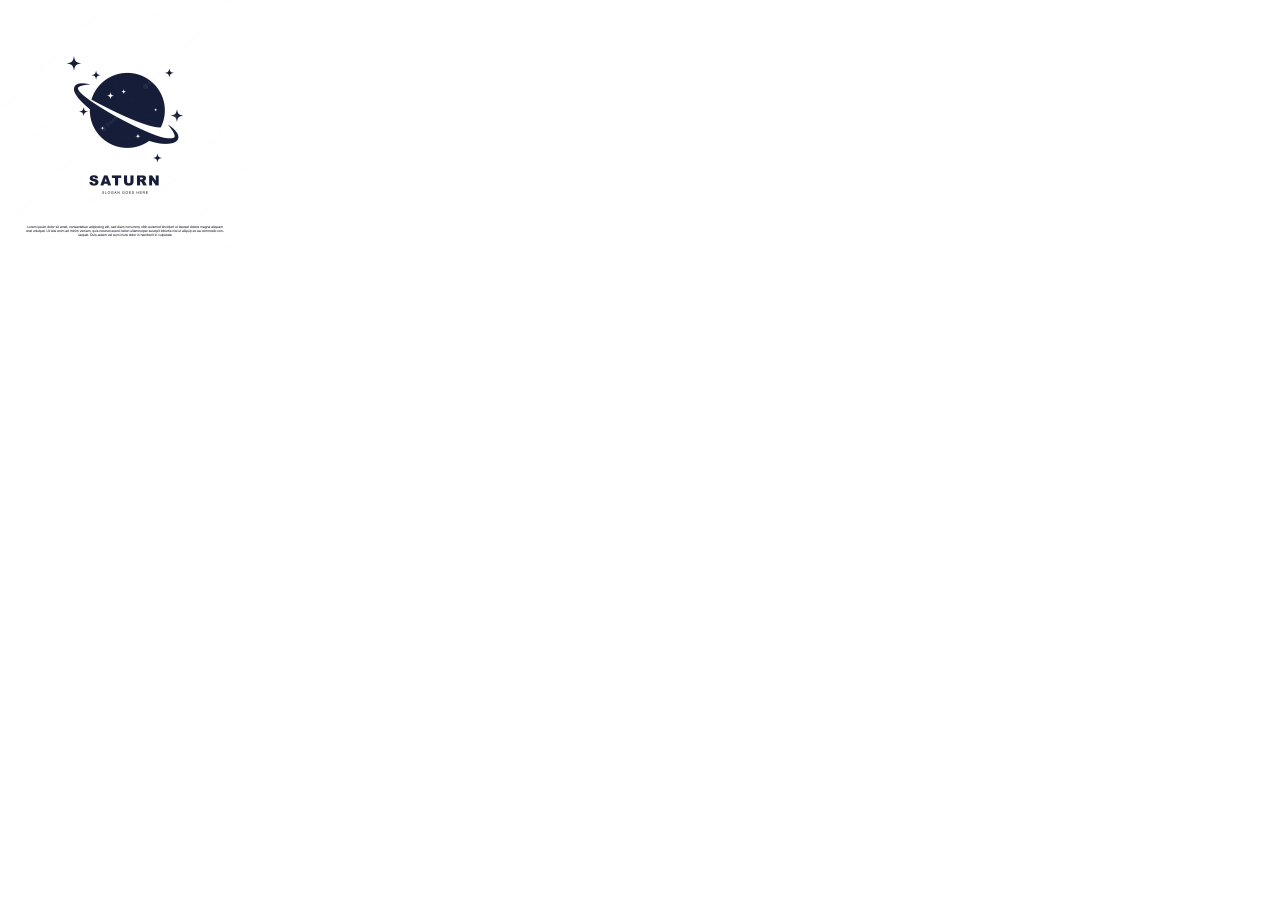
==== index.html @ c31ddf0e "atualizando o REPO" ====
<!DOCTYPE html>
<html lang="pt-br">
<head>
    <meta charset="UTF-8">
    <meta http-equiv="X-UA-Compatible" content="IE=edge">
    <meta name="viewport" content="width=device-width, initial-scale=1.0">
    <link rel="stylesheet" type="text/css" href="./css/style.css">
    
<title>..:: saturno ::.. </title>
</head>
<body> 
    <div id="menu">
<header id="header"> 
<a id="logo" href="index.html"><img src="./img/logo.avif" alt=""></a>
</header>
    </div>
    
</body>
</html>
---- css/style.css ----
/* Aula 01 - 01/04/2023 */

    body, ul {
        margin: 0px;
        padding: 0px;
    }

    #menu {
        height: 150px;
        width: 100%;
    }

    #menu #logo img {
        height: 250px;
    }
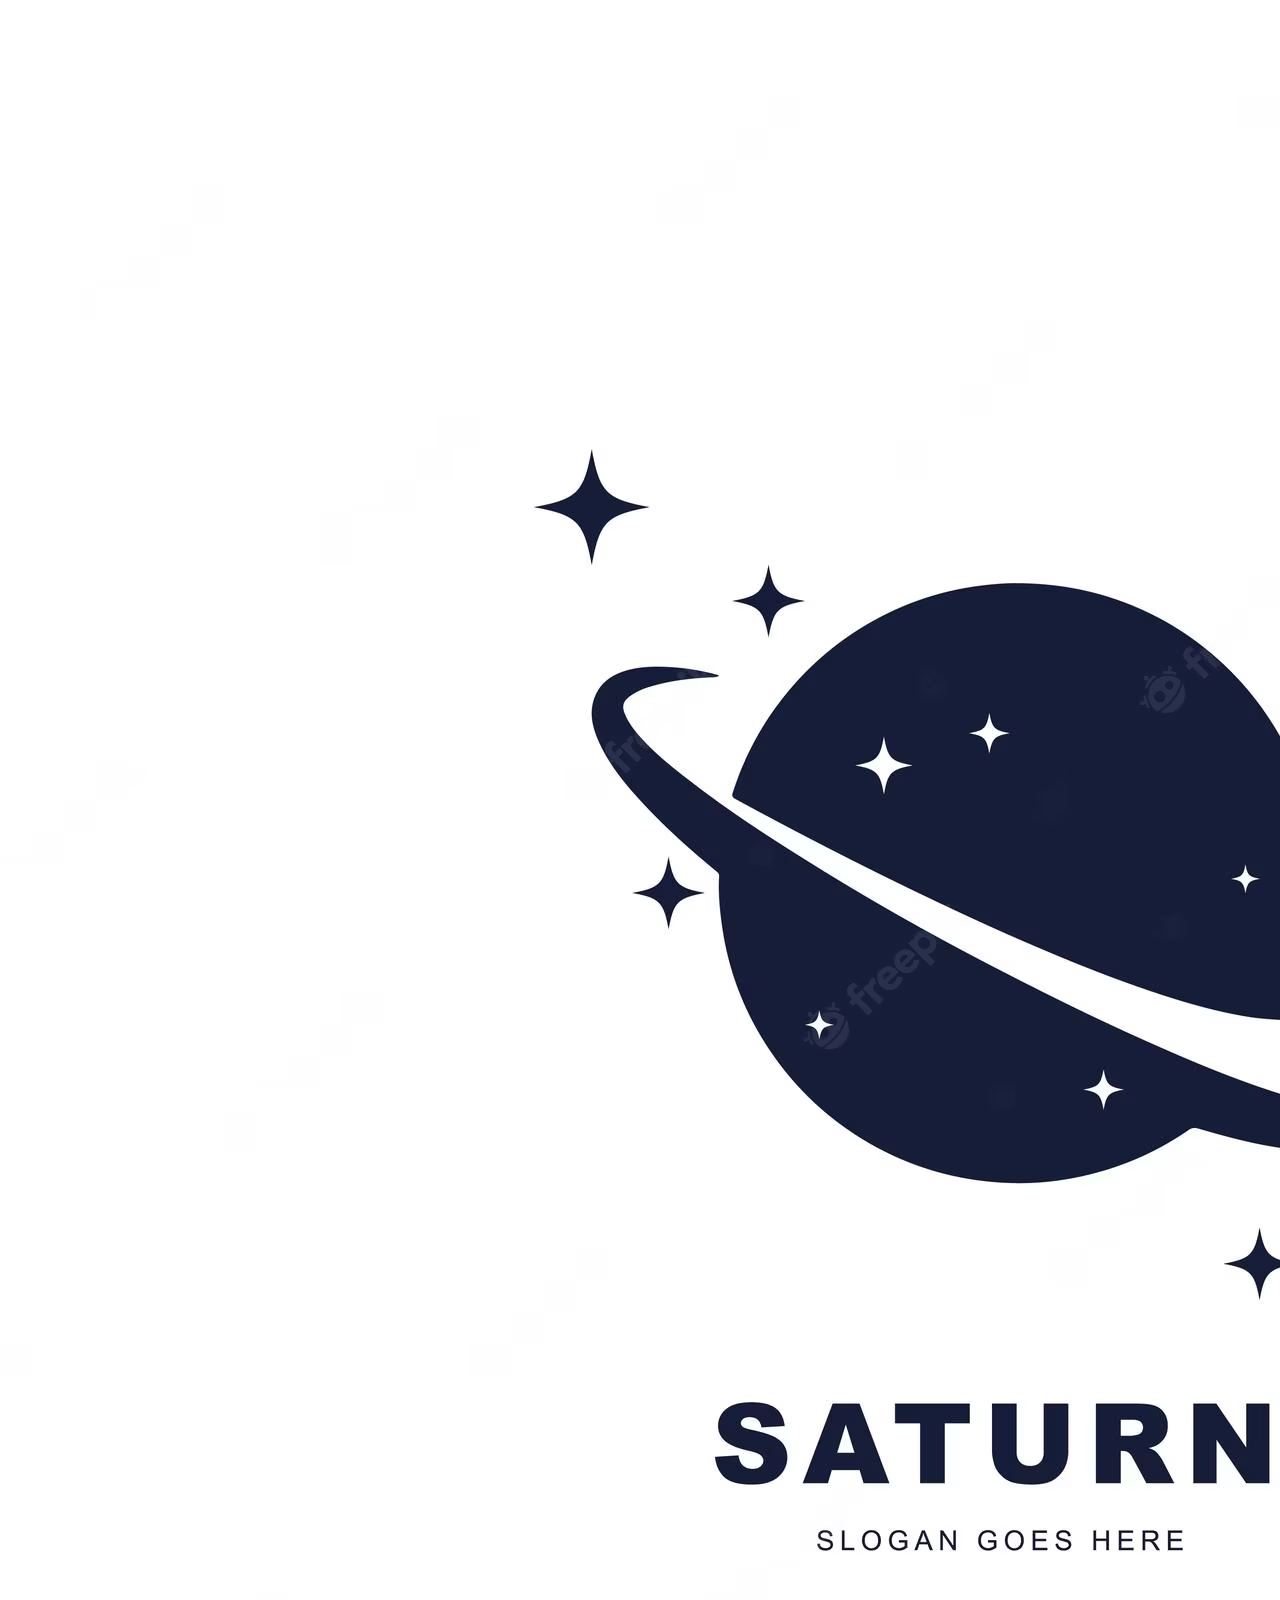
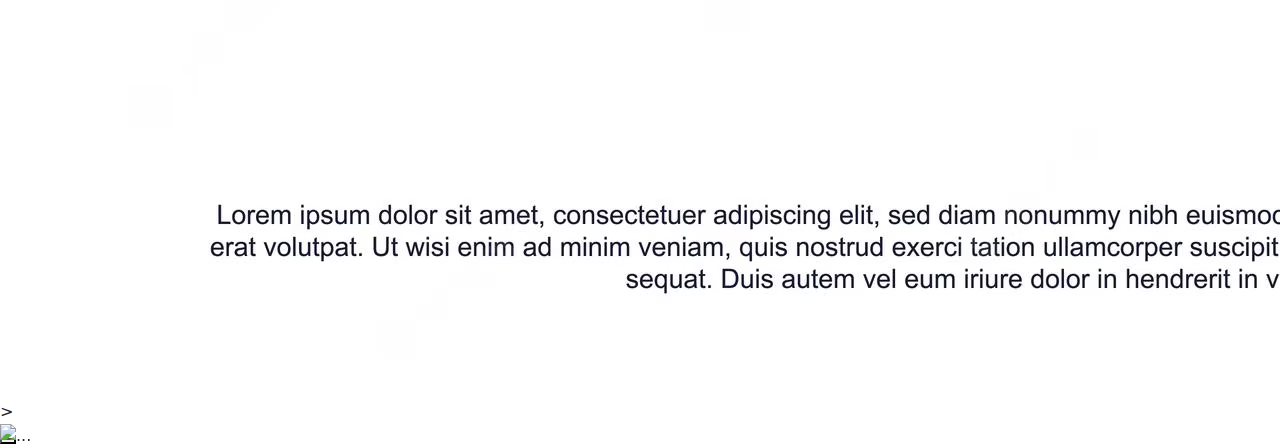
==== commit 50c57b23: "atualizando o prj" ====
--- a/index.html
+++ b/index.html
@@ -4,16 +4,87 @@
     <meta charset="UTF-8">
     <meta http-equiv="X-UA-Compatible" content="IE=edge">
     <meta name="viewport" content="width=device-width, initial-scale=1.0">
+    <link rel="stylesheet" type= "text/css" href="./bootstrap/css/bootstrap.min.css">
     <link rel="stylesheet" type="text/css" href="./css/style.css">
-    
-<title>..:: saturno ::.. </title>
+    <link rel="stylesheet" href="https://fonts.googleapis.com/css?family=Montserrat">
+    <title>..:: saturno ::.. </title>
 </head>
 <body> 
-    <div id="menu">
+    <!-- Aula 15/04/2023 -->
+    <!-- Inicio Menu Responsivo -->
 <header id="header"> 
-<a id="logo" href="index.html"><img src="./img/logo.avif" alt=""></a>
+    <a id="logo" href="index.html"><img src="./img/logo.avif" alt=""></a>
+
+
 </header>
+    <!-- Fim Menu Responsivo -->>
+
+    <!-- Início corousel página principal -->
+    <div id="carouselExampleInterval" class="carousel slide"data-mdb-ride="carousel">
+         </div class="carousel-inner"> 
+            <div class="carousel-item active" data-mdb-interval="100">
+                <img
+                src="./img/carousel_01.jpg"
+                class="d-block w-100"
+                alt="..."
+                />
+            </div>
+            <div class="carousel-item" data-mdb-interval="100">
+                <img
+                src="./img/carousel_02.jpg"
+                class="d-block w-100"
+                alt="..."
+                />
+            </div>
+            <div class="carousel-item" data-mdb-interval="100">
+                <img
+                src="./img/carousel_03.jpg"
+                class="d-block w-100"
+                alt="..."
+                />
+            </div>
+            <div class="carousel-item" data-mdb-interval="100">
+                <img
+                src="./img/carousel_04.jpg"
+                class="d-block w-100"
+                alt="..."
+                />
+            </div>
+            <div class="carousel-item" data-mdb-interval="100">
+                <img
+                src="./img/carousel_05.jpg"
+                class="d-block w-100"
+                alt="..."
+                />
+            </div>
+            <div class="carousel-item" data-mdb-interval="100">
+                <img
+                src="./img/carousel_06.jpg"
+                class="d-block w-100"
+                alt="..."
+                />
+            </div>
+            <!-- Alt + Shift + Seta para baixo, copia contéudo -->
+            <!-- Inicio controle carousel -->
+            <button
+                class="carousel-control-prev"
+                data-mdb-target="#carouselExampleInterval"
+                type="button"
+                data-mdb-slide="prev"
+            >
+                <span class="carousel-control-prev-icon" aria-hidden="true"></span>
+                <span class="visually-hidden">Previus</span>
+            </button>
+            <button
+                class="carousel-control-prev"
+                data-mdb-target="#carouselExampleInterval"
+                type="button"
+                data-mdb-slide="prev"
+            >
+                <span class="carousel-control-prev-icon" aria-hidden="true"></span>
+                <span class="visually-hidden">Previus</span>
+            </button>
+            <button
     </div>
-    
 </body>
 </html>--- a/css/style.css
+++ b/css/style.css
@@ -6,8 +6,8 @@
     }
 
     #menu {
-        height: 150px;
-        width: 100%;
+        height: 180px;
+        width: 110%;
     }
 
     #menu #logo img {
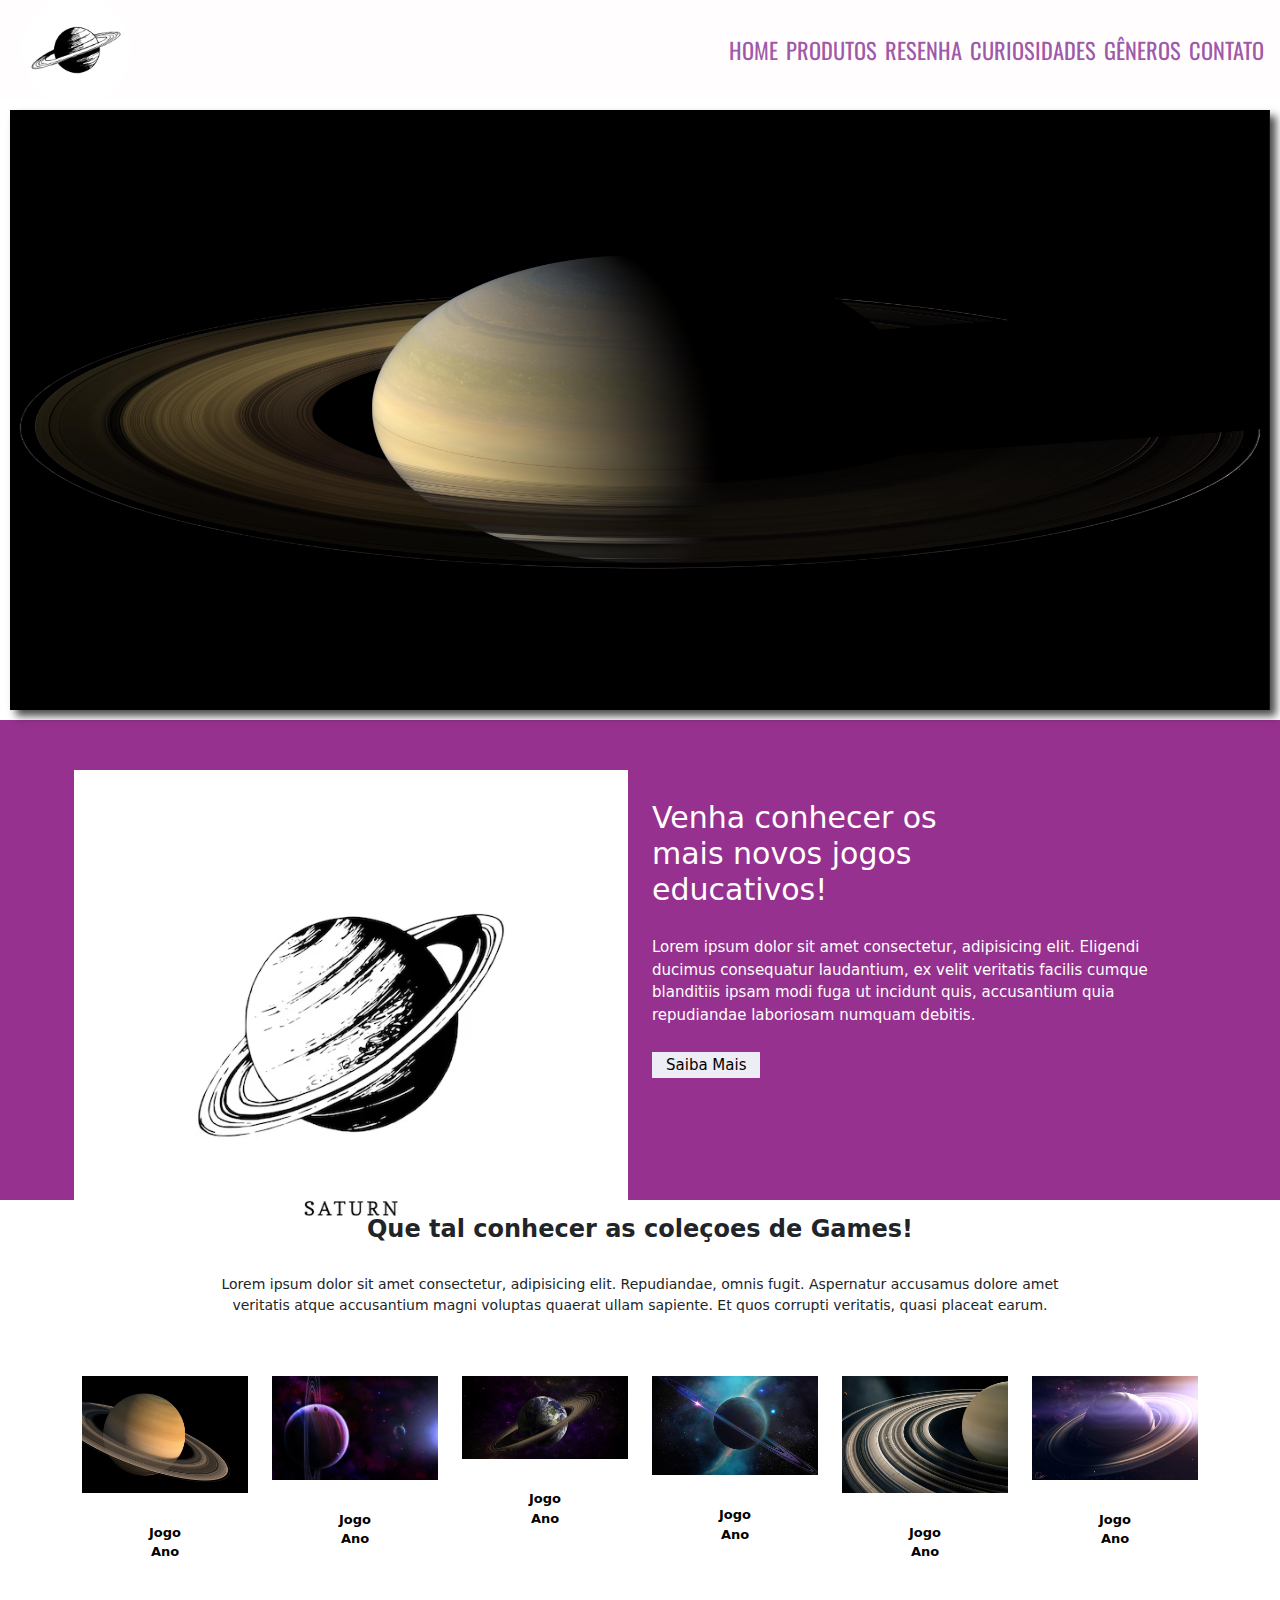
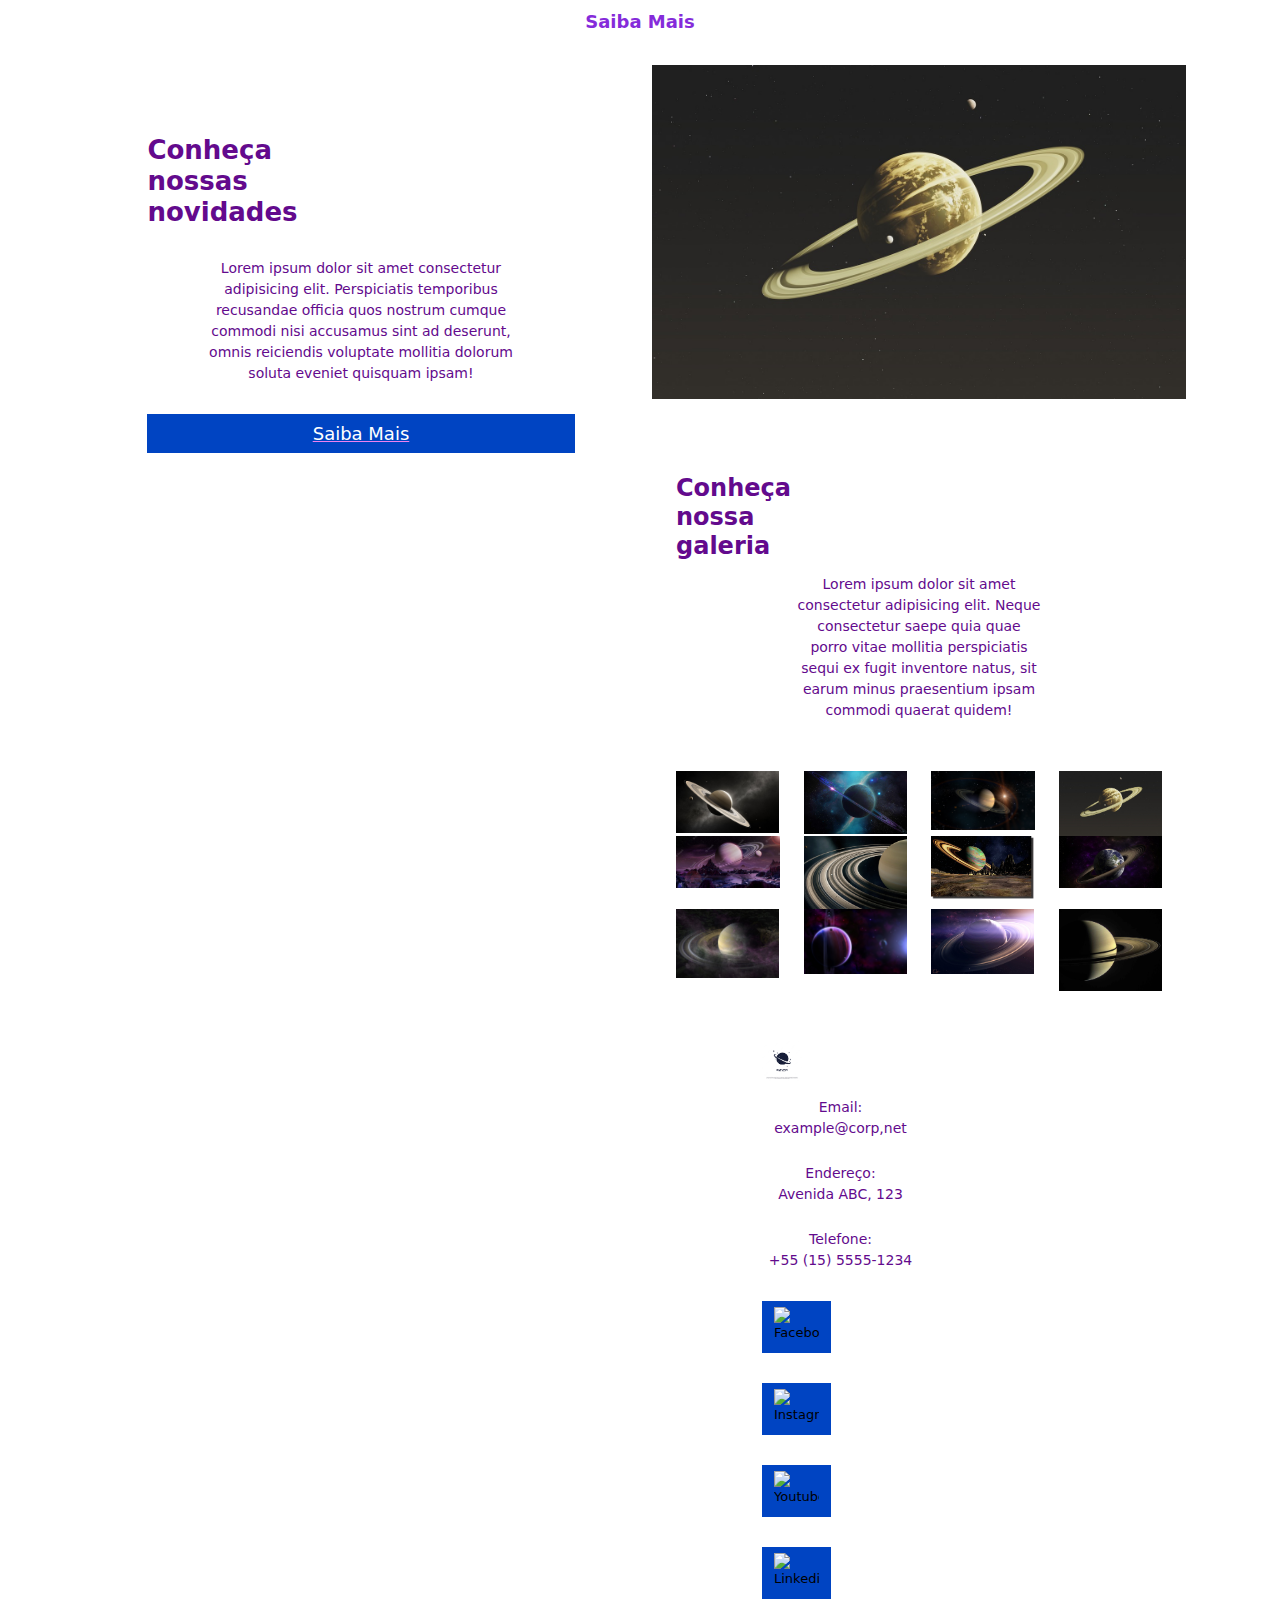
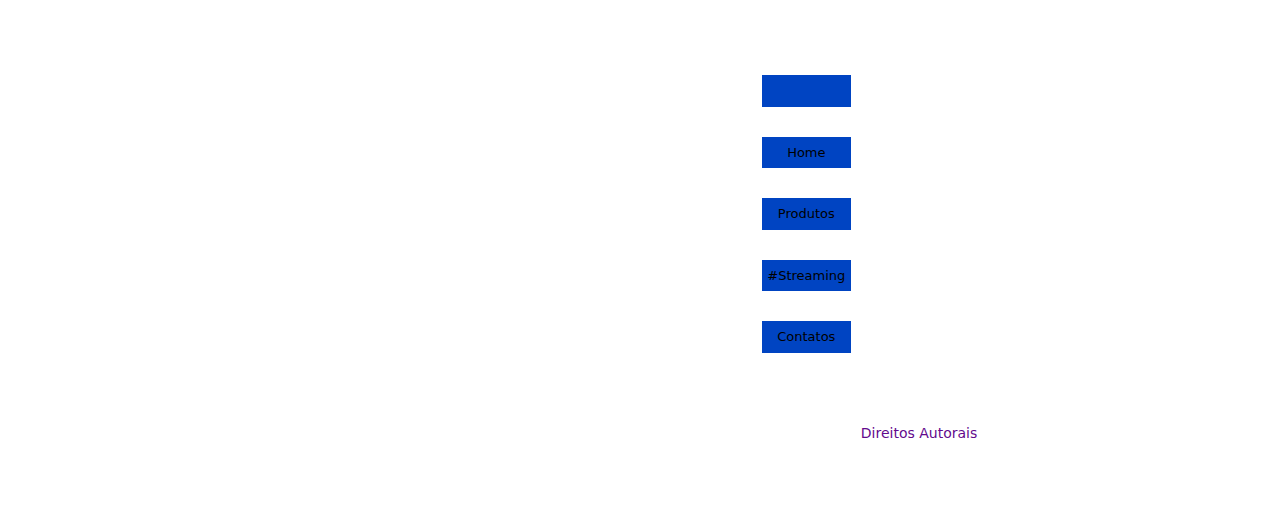
==== commit be5fa567: "update prj saturno rev.5 > 06/0502023" ====
--- a/index.html
+++ b/index.html
@@ -1,90 +1,327 @@
 <!DOCTYPE html>
 <html lang="pt-br">
+
 <head>
     <meta charset="UTF-8">
     <meta http-equiv="X-UA-Compatible" content="IE=edge">
     <meta name="viewport" content="width=device-width, initial-scale=1.0">
-    <link rel="stylesheet" type= "text/css" href="./bootstrap/css/bootstrap.min.css">
+    <link rel="stylesheet" type="text/css" href="./bootstrap/css/bootstrap.min.css">
     <link rel="stylesheet" type="text/css" href="./css/style.css">
-    <link rel="stylesheet" href="https://fonts.googleapis.com/css?family=Montserrat">
-    <title>..:: saturno ::.. </title>
+    <link rel="stylesheet" href="https://fonts.googleapis.com/css?family=Oswald">
+    <title>..:: saturno ::..</title>
 </head>
-<body> 
-    <!-- Aula 15/04/2023 -->
-    <!-- Inicio Menu Responsivo -->
-<header id="header"> 
-    <a id="logo" href="index.html"><img src="./img/logo.avif" alt=""></a>
-
-
-</header>
-    <!-- Fim Menu Responsivo -->>
-
-    <!-- Início corousel página principal -->
-    <div id="carouselExampleInterval" class="carousel slide"data-mdb-ride="carousel">
-         </div class="carousel-inner"> 
-            <div class="carousel-item active" data-mdb-interval="100">
-                <img
-                src="./img/carousel_01.jpg"
-                class="d-block w-100"
-                alt="..."
-                />
-            </div>
-            <div class="carousel-item" data-mdb-interval="100">
-                <img
-                src="./img/carousel_02.jpg"
-                class="d-block w-100"
-                alt="..."
-                />
-            </div>
-            <div class="carousel-item" data-mdb-interval="100">
-                <img
-                src="./img/carousel_03.jpg"
-                class="d-block w-100"
-                alt="..."
-                />
-            </div>
-            <div class="carousel-item" data-mdb-interval="100">
-                <img
-                src="./img/carousel_04.jpg"
-                class="d-block w-100"
-                alt="..."
-                />
-            </div>
-            <div class="carousel-item" data-mdb-interval="100">
-                <img
-                src="./img/carousel_05.jpg"
-                class="d-block w-100"
-                alt="..."
-                />
-            </div>
-            <div class="carousel-item" data-mdb-interval="100">
-                <img
-                src="./img/carousel_06.jpg"
-                class="d-block w-100"
-                alt="..."
-                />
-            </div>
-            <!-- Alt + Shift + Seta para baixo, copia contéudo -->
-            <!-- Inicio controle carousel -->
-            <button
-                class="carousel-control-prev"
-                data-mdb-target="#carouselExampleInterval"
-                type="button"
-                data-mdb-slide="prev"
-            >
-                <span class="carousel-control-prev-icon" aria-hidden="true"></span>
-                <span class="visually-hidden">Previus</span>
+
+<body>
+    <!--Aula 15/04/2023-->
+    <!--Início Menu Responsivo-->
+    <header id="header">
+        <a id="logo" href="index.html"><img src="./img/banner 2.jpg"
+                alt="Logo saturno"></a>
+        <nav id="nav">
+            <button aria-label="Abrir Menu" id="btn-mobile" aria-haspopup="true" aria-controls="menu"
+                aria-expanded="false">
+                <span id="hamburger"></span>
+
             </button>
-            <button
-                class="carousel-control-prev"
-                data-mdb-target="#carouselExampleInterval"
-                type="button"
-                data-mdb-slide="prev"
-            >
-                <span class="carousel-control-prev-icon" aria-hidden="true"></span>
-                <span class="visually-hidden">Previus</span>
-            </button>
-            <button
-    </div>
+            <ul id="menu" role="menu">
+                <li><a class="linkMenu" href="index.html">Home</a></li>
+                <li><a class="linkMenu" href="produtos.html">Produtos</a></li>
+                <li><a class="linkMenu" href="resenha.html">Resenha</a></li>
+                <li><a class="linkMenu" href="curiosidades.html">Curiosidades</a></li>
+                <li><a class="linkMenu" href="generos.html">Gêneros</a></li>
+                <li><a class="linkMenu" href="contato.html">Contato</a></li>
+            </ul>
+        </nav>
+    </header>
+    <!--Fim Menu Responsivo-->
+
+    <!--inicio corrousel pagina principal-->
+    <div id="carouselExampleInterval" class="carousel slide" data-bs-ride="carousel" data-bs-pause="false">
+        <div class="carousel-inner">
+            <div class="carousel-item active" data-bs-interval="2000">
+                <img src="./img/carousel 1.jpg" class="d-block w-100" alt="..." />
+            </div>
+            <div class="carousel-item" data-bs-interval="2000">
+                <img src="./img/carousel 2.webp" class="d-block w-100" alt="..." />
+            </div>
+            <div class="carousel-item" data-bs-interval="2000">
+                <img src="./img/carousel 3.jpg" class="d-block w-100" alt="..." />
+            </div>
+            <div class="carousel-item" data-bs-interval="2000">
+                <img src="./img/carousel 4.jpg" class="d-block w-100" alt="..." />
+            </div>
+            <div class="carousel-item" data-bs-interval="2000">
+                <img src="./img/carousel 5.jpg" class="d-block w-100" alt="..." />
+            </div>
+            <div class="carousel-item" data-bs-interval="2000">
+                <img src="./img/carousel 6.jpg" class="d-block w-100" alt="..." />
+            </div>
+            <div class="carousel-item" data-bs-interval="2000">
+                <img src="./img/carousel 7.jpg" class="d-block w-100" alt="..." />
+            </div>
+        </div>
+        </div>
+        <!--INICIO CONTROLE CAROUSEL-->
+        <button class="carousel-control-prev" data-bs-target="#carouselExampleInterval" type="button"
+            data-bs-slide="prev">
+            <span class="carousel-control-prev-icon" aria-hidden="true"></span>
+            <span class="visually-hidden">Previous</span>
+        </button>
+        <button class="carousel-control-next" data-bs-target="#carouselExampleInterval" type="button"
+            data-bs-slide="next">
+            <span class="carousel-control-next-icon" aria-hidden="true"></span>
+            <span class="visually-hidden">Next</span>
+        </button>
+    </div>
+
+    <!--Fim Controle carousel -->
+    <!--Fim carousel página principal-->
+    <!--Inicio Banner -->
+    <div class="section-banner-home">
+        <div class="container-fluid">
+            <div class="row m-0">
+                <div class="col-12 col-md-6">
+                    <figure>
+                        <img src="./img/banner saturn.avif" class="img-fluid" alt="banner-home">
+                    </figure>
+                </div>
+                <div class="col-12 col-md-6">
+                    <section class="texto-banner d-none d-md-block">
+                        <h1> Venha conhecer os mais novos jogos educativos!</h1>
+                        <p class="d-none d-md-block">Lorem ipsum dolor sit amet consectetur, adipisicing elit. Eligendi ducimus consequatur laudantium, ex velit veritatis facilis cumque blanditiis ipsam modi fuga ut incidunt quis, accusantium quia repudiandae laboriosam numquam debitis.</p>
+                        <a href="produtos.html">Saiba Mais </a>
+                    </section>
+                </div>
+            </div>
+        </div>
+    </div>
+<!--Fim Banner -->
+<!-- Inicio Destaque -->
+<div class="destaque">
+<div class="container">
+    <div class="row d-flex justify-content-center">
+        <!--Inicio da tag section do texto de destaque -->
+        <section class="col-12">
+            <h2> Que tal conhecer as coleçoes de Games!</h2>
+            <p>Lorem ipsum dolor sit amet consectetur, adipisicing elit. Repudiandae, omnis fugit. Aspernatur accusamus dolore amet veritatis atque accusantium magni voluptas quaerat ullam sapiente. Et quos corrupti veritatis, quasi placeat earum.</p>
+        </section>
+        <!--Fim da tag section do texto de destaque -->
+        <!-- Inicio imagem 1 -->
+        <div class="col-6 col-md-2 pr-0">
+            <figure>
+                <a href="produtos.html"><img src="./img/en-saturno.webp"
+                alt="figura-destaque" width="100%"></a>
+                <figcaption>Jogo <br> Ano</figcaption>  
+            </figure>
+        </div>
+        <!--Fim da imagem 1 -->
+        <!-- Inicio imagem 2 -->
+        <div class="col-6 col-md-2 pr-0">
+            <figure>
+                <a href="produtos.html"><img src="./img/planets-darkness.jpg"
+                alt="figura-destaque" width="100%"></a>
+                <figcaption>Jogo <br> Ano</figcaption>  
+            </figure>
+        </div>
+        <!--Fim da imagem 2 -->
+        <!-- Inicio imagem 3 -->
+        <div class="col-6 col-md-2 pr-0">
+            <figure>
+                <a href="produtos.html"><img src="./img/planeta terra.jpg"
+                alt="figura-destaque" width="100%"></a>
+                <figcaption>Jogo <br> Ano</figcaption>  
+            </figure>
+        </div>
+        <!--Fim da imagem 3 -->
+        <!-- Inicio imagem 4 -->
+        <div class="col-6 col-md-2 pr-0">
+            <figure>
+                <a href="produtos.html"><img src="./img/saturno realista.jpg"
+                alt="figura-destaque" width="100%"></a>
+                <figcaption>Jogo <br> Ano</figcaption>  
+            </figure>
+        </div>
+        <!--Fim da imagem 4 -->
+        <!-- Inicio imagem 5 -->
+        <div class="col-6 col-md-2 pr-0">
+            <figure>
+                <a href="produtos.html"><img src="./img/sistema saturno.webp"
+                alt="figura-destaque" width="100%"></a>
+                <figcaption>Jogo <br> Ano</figcaption>  
+            </figure>
+        </div>
+        <!--Fim da imagem 5 -->
+        <!-- Inicio imagem 6 -->
+        <div class="col-6 col-md-2 pr-0">
+            <figure>
+                <a href="produtos.html"><img src="./img/world.jpeg"
+                alt="figura-destaque" width="100%"></a>
+                <figcaption>Jogo <br> Ano</figcaption>  
+            </figure>
+        </div>
+            <!--Fim da imagem 6 -->
+        <div class="col-12">
+            <a href="#">Saiba Mais </a>
+        </div>
+        <!--Fim Saiba Mais -->
+    <div>
+ </div>
+</div>
+<!--Fim Destaque -->
+<!-- Início do texto das novidades -->
+<div class="novidades" id:="novidades-mobile">
+    <div class="container-fluid">
+        <div class="row">
+        <div class= "col-md-6">
+        <section class="text-body">
+        <h2>Conheça nossas novidades</h2>
+        <p>Lorem ipsum dolor sit amet consectetur adipisicing elit. Perspiciatis temporibus recusandae officia quos nostrum cumque commodi nisi accusamus sint ad deserunt, omnis reiciendis voluptate mollitia dolorum soluta eveniet quisquam ipsam!</p>
+        <a class="btn-banner" href="#" target="_blank">Saiba Mais</a>
+        </section>
+</div>
+<!-- Fim do texto novidades -->
+<!-- Início da imagem novidades -->
+<div class="col-md-6">
+    <figure>
+        <img src="./img/saturn.jpg" class="img-fluid"
+        alt="banner-home">
+    </figure>
+    <div>
+        <!-- Fim da imagem novidades -->
+     <div> 
+  </div>
+</div>
+<!-- Início Galeria -->
+<div class="galeria d-flex align-itens-center">
+    <div class="container">
+        <div class="row">
+    <!--Início texto Galerias -->
+<div class="col-12">
+    <section class="texto-galeria">
+        <h2>Conheça nossa galeria</h2>
+        <p>Lorem ipsum dolor sit amet consectetur adipisicing elit. Neque consectetur saepe quia quae porro vitae mollitia perspiciatis sequi ex fugit inventore natus, sit earum minus praesentium ipsam commodi quaerat quidem!</p>
+        </section>
+</div>
+<!-- Fim texto galerias -->
+<!-- Inicio Imagem 1 da galeria -->
+<div class="gallery-col-6 col-md-3">
+    <img src="./img/planet saturn.jpg" class="img-fluid" alt="img-galeria">
+</div>
+<!--Fim Imagem 1 da galeria -->
+<!-- Inicio Imagem 2 da galeria -->
+<div class="gallery-col-6 col-md-3">
+    <img src="./img/saturno realista.jpg" class="img-fluid" alt="img-galeria">
+</div>
+<!--Fim Imagem 2 da galeria -->
+<!-- Inicio Imagem 3 da galeria -->
+<div class="gallery-col-6 col-md-3">
+    <img src="./img/planeta.jpg" class="img-fluid" alt="img-galeria">
+</div>
+<!--Fim Imagem 3 da galeria -->
+<!-- Inicio Imagem 4 da galeria -->
+<div class="gallery-col-6 col-md-3">
+    <img src="./img/saturn.jpg" class="img-fluid" alt="img-galeria">
+</div>
+<!--Fim Imagem 4 da galeria -->
+<!-- Inicio Imagem 5 da galeria -->
+<div class="gallery-col-6 col-md-3">
+    <img src="./img/planeta aneis.avif" class="img-fluid" alt="img-galeria">
+</div>
+<!--Fim Imagem 5 da galeria -->
+<!-- Inicio Imagem 6 da galeria -->
+<div class="gallery-col-6 col-md-3">
+    <img src="./img/sistema saturno.webp" class="img-fluid" alt="img-galeria">
+</div>
+<!--Fim Imagem 6 da galeria -->
+<!-- Inicio Imagem 7 da galeria -->
+<div class="gallery-col-6 col-md-3">
+    <img src="./img/jpg planetaa.webp" class="img-fluid" alt="img-galeria">
+</div>
+<!--Fim Imagem 7 da galeria -->
+<!-- Inicio Imagem 8 da galeria -->
+<div class="gallery-col-6 col-md-3">
+    <img src="./img/planeta terra.jpg" class="img-fluid" alt="img-galeria">
+</div>
+<!--Fim Imagem 8 da galeria -->
+<!-- Inicio Imagem 9 da galeria -->
+<div class="gallery-col-6 col-md-3">
+    <img src="./img/astrologia jpg.jpg" class="img-fluid" alt="img-galeria">
+</div>
+<!--Fim Imagem 9 da galeria -->
+<!-- Inicio Imagem 10 da galeria -->
+<div class="gallery-col-6 col-md-3">
+    <img src="./img/planets-darkness.jpg" class="img-fluid" alt="img-galeria">
+</div>
+<!--Fim Imagem 10 da galeria -->
+<!-- Inicio Imagem 11 da galeria -->
+<div class="gallery-col-6 col-md-3">
+    <img src="./img/world.jpeg" class="img-fluid" alt="img-galeria">
+</div>
+<!--Fim Imagem 11 da galeria -->
+<!-- Inicio Imagem 12 da galeria -->
+<div class="gallery-col-6 col-md-3">
+    <img src="./img/aneis saturno.jpg" class="img-fluid" alt="img-galeria">
+</div>
+    <!--Fim Imagem 12 da galeria -->
+    </div> 
+  <div>
+</div>
+<!--Fim da Galeria -->
+<!--Início footer -->
+<footer class="rodapé">
+    <div class="container">
+    <div class="row m-0">
+        <!-- Início Logo -->
+        <div class="col-md-4">
+        <figure>
+            <img src="./img/logo.avif" alt="logo_rodapé" width="40px;">
+        </figure>
+    </div>
+    <!-- Fim Logo -->
+    <!-- Início Texto -->
+    <div classs="col-md-4">
+        <div class="info-contato">
+        <p> Email:</p>
+        <p>example@corp,net</p><br>
+        <p>Endereço:</p>
+        <p>Avenida ABC, 123</p><br>
+        <p>Telefone:</p>
+        <p>+55 (15) 5555-1234</p>
+        </div>
+    </div> 
+    <!-- Fim Texto -->
+    <!-- Início das Mídias Sociais -->
+    <!-- Alt + Shift + Seta para baixo > Duplica Linha -->
+    <!-- Ctrl + Space > Mostra o caminho do objeto dentro do SRC -->
+    <div class="col-md-4">
+        <figure class="redes-sociais">
+            <a href="e"><img src="img/face.png" alt="Facebook"</a>
+            <a href="e"><img src="img/insta.png" alt="Instagram"</a>
+            <a href="e"><img src="img/youtube.png" alt="Youtube"</a>
+            <a href="e"><img src="img/linkedin.png" alt="Linkedin"</a>
+        </figure>
+        <br>
+        <a href="index.html">Home</a>
+        <a href="produtos.html">Produtos</a>
+        <a href="streaming.html">#Streaming</a>
+        <a href="contato.html">Contatos</a>
+    </div>
+    <!-- Fim Midias Sociais -->
+    <!-- Início Direitos Autorais -->
+    <div class="col-12">
+        <p class="direitos">Direitos Autorais</p>
+    </div>
+    <!-- Fim Direitos Autorais -->
+   </div>
+</div>
+</footer>
+<!-- Fim Rodapé -->
+
+
 </body>
+
+<script type="text/javascript" src="./bootstrap/js/bootstrap.min.js">
+
+</script>
+
 </html>--- a/css/style.css
+++ b/css/style.css
@@ -1,15 +1,222 @@
-/* Aula 01 - 01/04/2023 */
-
-    body, ul {
-        margin: 0px;
-        padding: 0px;
-    }
-
-    #menu {
-        height: 180px;
-        width: 110%;
-    }
-
-    #menu #logo img {
-        height: 250px;
-    }+@import url(https://fonts.googleapis.com/css?family=Oswald);
+/* Aula 01-04-03*/
+
+body, ul{
+    margin:0px;
+    padding:0px;
+}
+
+#header #menu a{
+    color: rgba(151, 73, 161, 0.911);
+    text-decoration: none;
+    font-family:'Oswald';
+    text-transform: uppercase;
+    font-size: 1.4em;
+    transition: 0.3s;
+}
+#header #menu a:hover{
+font-size: 2em;
+transition:0.3s;
+text-shadow: 4px 4px 6px #ffffff;
+}
+
+#logo img:hover {
+   box-shadow:4px  4px 6px #ffffff;
+   transition:0.3;
+
+}
+#logo img{
+    float: left;
+    height: 110px;
+    position: relative;
+    top:0px ;
+    left: 5px;
+    border-radius: 200px; /* Criar borda circular na imagem */
+}
+#header {
+    width: 100%;
+    position: relative;
+    z-index: 90;
+    box-sizing: border-box;
+    height: 100px;
+    padding: 1rem;
+    display: flex;
+    align-items: center;
+    justify-content: space-between;
+    background: #fffdfd;
+
+}
+#menu {
+    display: flex;
+    list-style: none;
+    gap: 0.5rem;
+}
+#btn-mobile {
+    display: none;
+}
+/*
+#carouselExampleInterval {
+    position: relative;
+    z-index: 10;
+    padding-top: 5px;
+} 
+*/
+#carouselExampleInterval {
+    position: relative;
+    z-index: 10;
+    margin-left: 5px;
+    margin-left: 10px;
+    margin-right: 10px;
+    box-shadow: 6px 6px 8px #000000b4;
+    transition: 0.3;
+    place-items: normal legacy;
+    margin-block: 10px;
+    height: auto;
+}
+#carouselExampleInterval .carousel-inner img {
+    max-height: 600px;
+    width: 100%;
+}
+/* Estilo CSS Banner */
+.section-banner-home {
+width: 100%;
+height: 480px;
+margin-top: 10px;
+padding: 50px;
+background-color: rgb(151, 49, 143);
+}
+.section-banner-homeb img {
+height: 600px;
+}
+.section-banner-home .texto-banner {
+    margin-top: 30px;
+    font-size: 22px;
+}
+.section-banner-home .texto-banner h1 {
+    font-size: 30px;
+    width: 60%;
+    font-weight: 500;
+    padding-bottom: 20px;
+    color:white;
+}
+.section-banner-home .texto-banner p{
+    font-size: 15px;
+    margin-bottom: 20px;
+    color:white
+}
+.section-banner-home .texto-banner a{
+    color: #000;
+    text-decoration: none;
+    background-color: rgb(237, 237, 245);
+    padding: 4px 14px;
+    font-size: 15px;
+}
+.section-banner-home .texto-banner a:hover {
+    color:rgb(99, 10, 141);
+    text-shadow: 2px 2px 4px #1d1b1bbd;
+    font-size: 18px;
+    font-weight: bold;
+}
+/* Fim CSS Banner */
+
+/* CSS Destaque */
+.destaque h2 {
+    margin-top: 15px;
+    text-align: center;
+    font-size: 24px;
+    font-weight: bold;
+}
+.destaque p {
+    width: 77%;
+    text-align: center;
+    font-size: 14px;
+    margin: 30px auto;
+}
+.destaque figcaption {
+    font-size: 13px;
+    color:black;
+    text-decoration:none;
+    font-weight: bold;
+    text-align: center;
+}
+.destaque a {
+    justify-content: center;
+    display: flex;
+    text-decoration: none;
+    color:rgb(133, 43, 218);
+    font-size: 18px;
+    font-weight: bold;
+    margin: 30px 0;
+}
+/* Fim CSS Destaque */
+
+/* CSS Novidades */
+.novidades .text-body {
+    width: 80%;
+    margin: 70px auto;
+}
+.novidades h2 {
+    color:rgb(99, 10, 141);
+    font-size: 26px;
+    width: 70px;
+}
+.novidades p {
+    color: rgb(99, 10, 141)
+}
+.novidades a {
+    color: rgb(255, 255,255);
+    text-decoration: underline;
+    text-decoration-color: violet;
+    padding: 6px 12px;
+    background-color: rgb(0, 68, 194) ;
+    font-weight: 400;
+}
+/* Fim CSS Novidades */
+
+/* Início CSS Galerias */
+
+.galeria {
+    margin: 60px auto 20px;
+}
+.galeria h2 {
+    text-align: center;
+    font-size: 24px;
+}
+.galeria p {
+    text-align: center;
+    width: 50%;
+    margin: 14px auto 50px;
+}
+.galeria .gallery {
+    width: 30px;
+    margin: 14px auto 50px;
+}
+/* Fim CSS Galerias */
+
+/* Início CSS Footer */
+
+.rodapé {
+    padding: 50px 50px 0; 
+}
+.rodapé .info-contato p {
+    margin: 0px;
+}
+.rodapé a {
+    text-decoration: none;
+    color:black;
+    font-size: 13px;
+}
+.rodapé a:houver {
+    font-weight: bold;
+}
+.rodapé .redes-sociais {
+    display: inline-block;
+}
+.rodapé .redes-sociais img {
+    width: 45px;
+    height: 40px;
+}
+.rodapé p.direitos {
+    text-align: center;
+    margin-top: 40px;
+}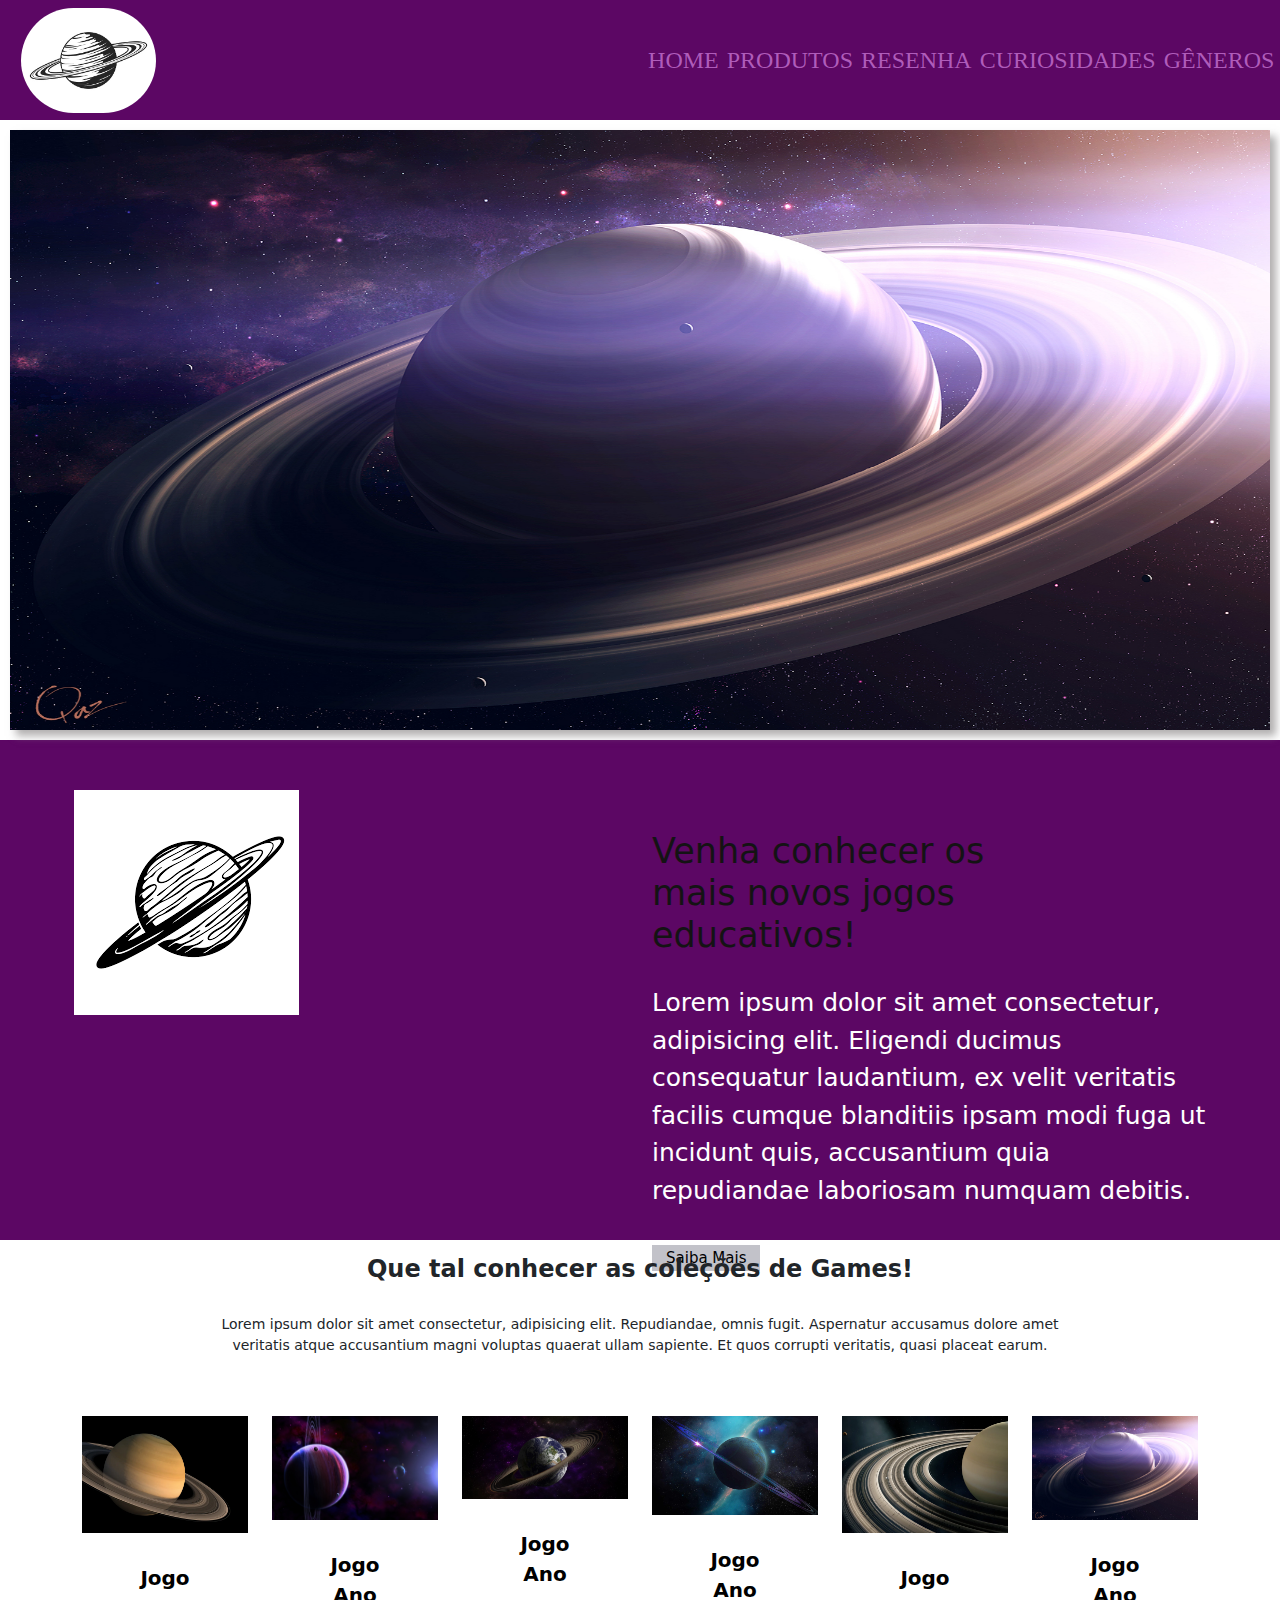
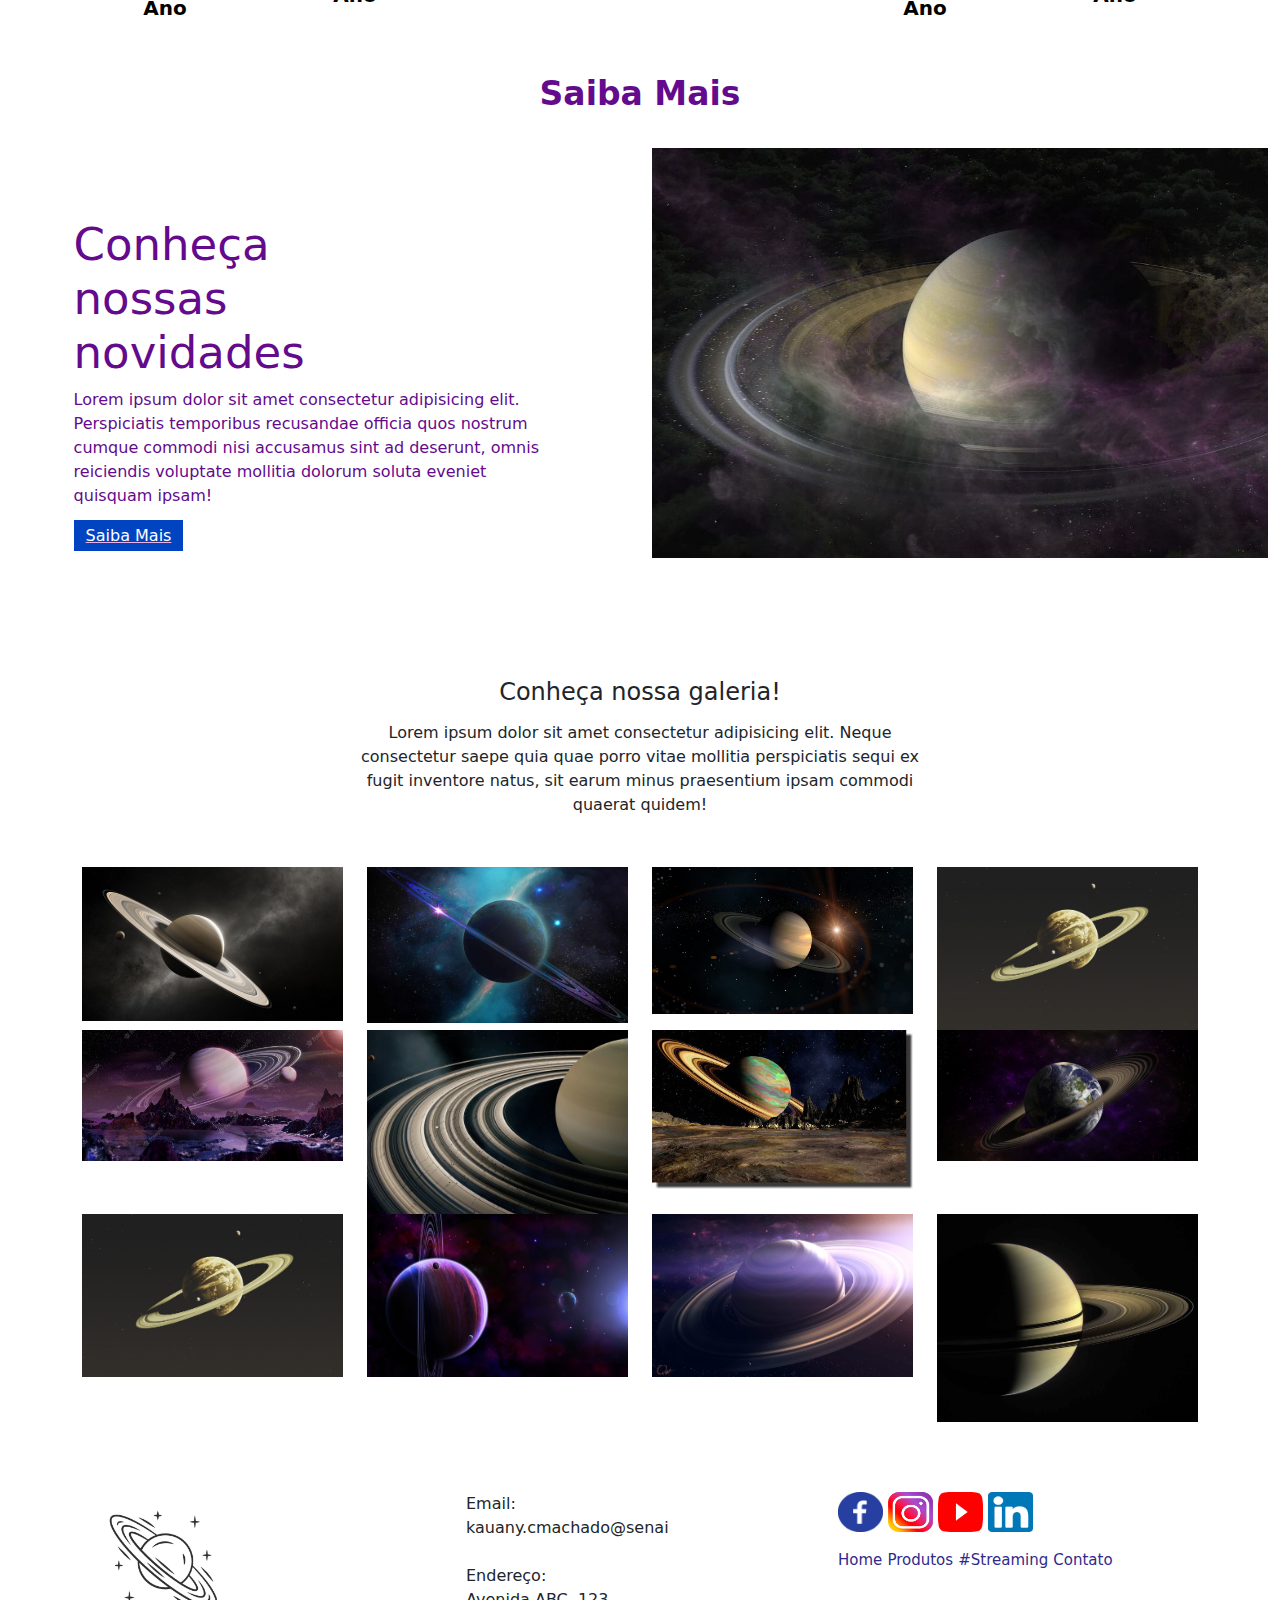
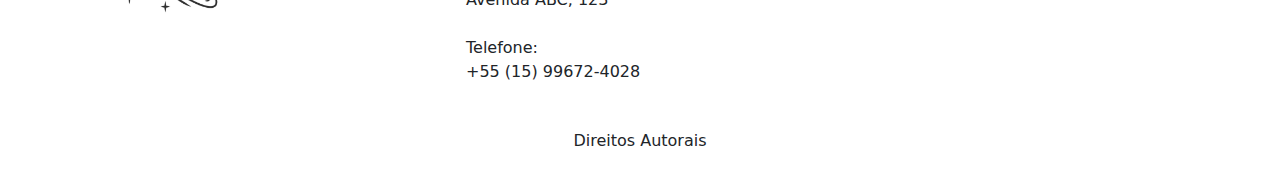
==== commit 7b2d7b53: "update prj saturno rev.7 > 13/05/2023" ====
--- a/index.html
+++ b/index.html
@@ -15,11 +15,9 @@
     <!--Aula 15/04/2023-->
     <!--Início Menu Responsivo-->
     <header id="header">
-        <a id="logo" href="index.html"><img src="./img/banner 2.jpg"
-                alt="Logo saturno"></a>
+        <a id="logo" href="index.html"><img src="./img/bannerrr.jpg" alt="Logo saturno"></a>
         <nav id="nav">
-            <button aria-label="Abrir Menu" id="btn-mobile" aria-haspopup="true" aria-controls="menu"
-                aria-expanded="false">
+            <button aria-label="Abrir Menu" id="btn-mobile" aria-haspopup="true" aria-controls="menu" aria-expanded="false">
                 <span id="hamburger"></span>
 
             </button>
@@ -48,7 +46,7 @@
                 <img src="./img/carousel 3.jpg" class="d-block w-100" alt="..." />
             </div>
             <div class="carousel-item" data-bs-interval="2000">
-                <img src="./img/carousel 4.jpg" class="d-block w-100" alt="..." />
+                <img src="./img/carousel 4-.jpg" class="d-block w-100" alt="..." />
             </div>
             <div class="carousel-item" data-bs-interval="2000">
                 <img src="./img/carousel 5.jpg" class="d-block w-100" alt="..." />
@@ -60,18 +58,16 @@
                 <img src="./img/carousel 7.jpg" class="d-block w-100" alt="..." />
             </div>
         </div>
-        </div>
-        <!--INICIO CONTROLE CAROUSEL-->
-        <button class="carousel-control-prev" data-bs-target="#carouselExampleInterval" type="button"
-            data-bs-slide="prev">
-            <span class="carousel-control-prev-icon" aria-hidden="true"></span>
-            <span class="visually-hidden">Previous</span>
-        </button>
-        <button class="carousel-control-next" data-bs-target="#carouselExampleInterval" type="button"
-            data-bs-slide="next">
-            <span class="carousel-control-next-icon" aria-hidden="true"></span>
-            <span class="visually-hidden">Next</span>
-        </button>
+    </div>
+    <!--INICIO CONTROLE CAROUSEL-->
+    <button class="carousel-control-prev" data-bs-target="#carouselExampleInterval" type="button" data-bs-slide="prev">
+        <span class="carousel-control-prev-icon" aria-hidden="true"></span>
+        <span class="visually-hidden">Previous</span>
+    </button>
+    <button class="carousel-control-next" data-bs-target="#carouselExampleInterval" type="button" data-bs-slide="next">
+        <span class="carousel-control-next-icon" aria-hidden="true"></span>
+        <span class="visually-hidden">Next</span>
+    </button>
     </div>
 
     <!--Fim Controle carousel -->
@@ -82,246 +78,251 @@
             <div class="row m-0">
                 <div class="col-12 col-md-6">
                     <figure>
-                        <img src="./img/banner saturn.avif" class="img-fluid" alt="banner-home">
+                        <img src="./img/banner 3" class="img-fluid" alt="banner-home">
                     </figure>
                 </div>
                 <div class="col-12 col-md-6">
                     <section class="texto-banner d-none d-md-block">
                         <h1> Venha conhecer os mais novos jogos educativos!</h1>
-                        <p class="d-none d-md-block">Lorem ipsum dolor sit amet consectetur, adipisicing elit. Eligendi ducimus consequatur laudantium, ex velit veritatis facilis cumque blanditiis ipsam modi fuga ut incidunt quis, accusantium quia repudiandae laboriosam numquam debitis.</p>
+                        <p class="d-none d-md-block">Lorem ipsum dolor sit amet consectetur, adipisicing elit. Eligendi
+                            ducimus consequatur laudantium, ex velit veritatis facilis cumque blanditiis ipsam modi fuga
+                            ut incidunt quis, accusantium quia repudiandae laboriosam numquam debitis.</p>
                         <a href="produtos.html">Saiba Mais </a>
                     </section>
                 </div>
             </div>
         </div>
     </div>
-<!--Fim Banner -->
-<!-- Inicio Destaque -->
-<div class="destaque">
-<div class="container">
-    <div class="row d-flex justify-content-center">
-        <!--Inicio da tag section do texto de destaque -->
-        <section class="col-12">
-            <h2> Que tal conhecer as coleçoes de Games!</h2>
-            <p>Lorem ipsum dolor sit amet consectetur, adipisicing elit. Repudiandae, omnis fugit. Aspernatur accusamus dolore amet veritatis atque accusantium magni voluptas quaerat ullam sapiente. Et quos corrupti veritatis, quasi placeat earum.</p>
-        </section>
-        <!--Fim da tag section do texto de destaque -->
-        <!-- Inicio imagem 1 -->
-        <div class="col-6 col-md-2 pr-0">
-            <figure>
-                <a href="produtos.html"><img src="./img/en-saturno.webp"
-                alt="figura-destaque" width="100%"></a>
-                <figcaption>Jogo <br> Ano</figcaption>  
-            </figure>
+    <!--Fim Banner -->
+    <!-- Inicio Destaque -->
+    <div class="destaque">
+        <div class="container">
+            <div class="row d-flex justify-content-center">
+                <!--Inicio da tag section do texto de destaque -->
+                <section class="col-12">
+                    <h2> Que tal conhecer as coleções de Games!</h2>
+                    <p>Lorem ipsum dolor sit amet consectetur, adipisicing elit. Repudiandae, omnis fugit. Aspernatur
+                        accusamus dolore amet veritatis atque accusantium magni voluptas quaerat ullam sapiente. Et quos
+                        corrupti veritatis, quasi placeat earum.</p>
+                </section>
+                <!--Fim da tag section do texto de destaque -->
+                <!-- Inicio imagem 1 -->
+                <div class="col-6 col-md-2 pr-0">
+                    <figure>
+                        <a href="produtos.html"><img src="./img/en-saturno.webp" alt="figura-destaque" width="100%"></a>
+                        <figcaption>Jogo <br> Ano</figcaption>
+                    </figure>
+                </div>
+                <!--Fim da imagem 1 -->
+                <!-- Inicio imagem 2 -->
+                <div class="col-6 col-md-2 pr-0">
+                    <figure>
+                        <a href="produtos.html"><img src="./img/planets-darkness.jpg" alt="figura-destaque"
+                                width="100%"></a>
+                        <figcaption>Jogo <br> Ano</figcaption>
+                    </figure>
+                </div>
+                <!--Fim da imagem 2 -->
+                <!-- Inicio imagem 3 -->
+                <div class="col-6 col-md-2 pr-0">
+                    <figure>
+                        <a href="produtos.html"><img src="./img/planeta terra.jpg" alt="figura-destaque"
+                                width="100%"></a>
+                        <figcaption>Jogo <br> Ano</figcaption>
+                    </figure>
+                </div>
+                <!--Fim da imagem 3 -->
+                <!-- Inicio imagem 4 -->
+                <div class="col-6 col-md-2 pr-0">
+                    <figure>
+                        <a href="produtos.html"><img src="./img/saturno realista.jpg" alt="figura-destaque"
+                                width="100%"></a>
+                        <figcaption>Jogo <br> Ano</figcaption>
+                    </figure>
+                </div>
+                <!--Fim da imagem 4 -->
+                <!-- Inicio imagem 5 -->
+                <div class="col-6 col-md-2 pr-0">
+                    <figure>
+                        <a href="produtos.html"><img src="./img/sistema saturno.webp" alt="figura-destaque"
+                                width="100%"></a>
+                        <figcaption>Jogo <br> Ano</figcaption>
+                    </figure>
+                </div>
+                <!--Fim da imagem 5 -->
+                <!-- Inicio imagem 6 -->
+                <div class="col-6 col-md-2 pr-0">
+                    <figure>
+                        <a href="produtos.html"><img src="./img/world.jpeg" alt="figura-destaque" width="100%"></a>
+                        <figcaption>Jogo <br> Ano</figcaption>
+                    </figure>
+                </div>
+                <!--Fim da imagem 6 -->
+                <div class="col-12">
+                    <a href="#">Saiba Mais </a>
+                </div>
+                <!--Fim Saiba Mais -->
+                </div>
+            </div>
         </div>
-        <!--Fim da imagem 1 -->
-        <!-- Inicio imagem 2 -->
-        <div class="col-6 col-md-2 pr-0">
-            <figure>
-                <a href="produtos.html"><img src="./img/planets-darkness.jpg"
-                alt="figura-destaque" width="100%"></a>
-                <figcaption>Jogo <br> Ano</figcaption>  
-            </figure>
+        <!--Fim Destaque -->
+        <!-- Início do texto das novidades -->
+            <div class="novidades" id:="novidades-mobile">
+                <div class="container-fluid">
+                    <div class="row">
+                        <div class="col-md-6">
+                            <section class="text-body">
+                                <h2>Conheça nossas novidades</h2>
+                                <p>Lorem ipsum dolor sit amet consectetur adipisicing elit. Perspiciatis temporibus
+                                    recusandae officia quos nostrum cumque commodi nisi accusamus sint ad deserunt,
+                                    omnis reiciendis voluptate mollitia dolorum soluta eveniet quisquam ipsam!</p>
+                                <a class="btn-banner" href="#" target="_blank">Saiba Mais</a>
+                            </section>
+                        </div>
+                        <!-- Fim do texto novidades -->
+                        <!-- Início da imagem novidades -->
+                        <div class="col-md-6">
+                            <figure>
+                                <img src="./img/astrologia jpg.jpg" class="img-fluid" alt="banner-home">
+                            </figure>
+                        </div>
+                        <!-- Fim da imagem novidades -->
+                    </div>
+                </div>
+            </div>
+            <!-- Início Galeria -->
+            <div class="galeria d-flex align-itens-center">
+                <div class="container">
+                    <div class="row">
+                        <!--Início texto Galerias -->
+                        <div class="col-12">
+                            <section class="texto-galeria">
+                                <h2>Conheça nossa galeria!</h2>
+                                <p>Lorem ipsum dolor sit amet consectetur adipisicing elit. Neque
+                                    consectetur saepe quia quae porro vitae mollitia perspiciatis sequi
+                                    ex fugit inventore natus, sit earum minus praesentium ipsam commodi
+                                    quaerat quidem!</p>
+                            </section>
+                        </div>
+                        <!-- Fim texto galerias -->
+                        <!-- Inicio Imagem 1 da galeria -->
+                        <div class="gallery-col-6 col-md-3">
+                            <img src="./img/planet saturn.jpg" class="img-fluid" alt="img-galeria">
+                        </div>
+                        <!--Fim Imagem 1 da galeria -->
+                        <!-- Inicio Imagem 2 da galeria -->
+                        <div class="gallery-col-6 col-md-3">
+                            <img src="./img/saturno realista.jpg" class="img-fluid" alt="img-galeria">
+                        </div>
+                        <!--Fim Imagem 2 da galeria -->
+                        <!-- Inicio Imagem 3 da galeria -->
+                        <div class="gallery-col-6 col-md-3">
+                            <img src="./img/planeta.jpg" class="img-fluid" alt="img-galeria">
+                        </div>
+                        <!--Fim Imagem 3 da galeria -->
+                        <!-- Inicio Imagem 4 da galeria -->
+                        <div class="gallery-col-6 col-md-3">
+                            <img src="./img/saturn.jpg" class="img-fluid" alt="img-galeria">
+                        </div>
+                        <!--Fim Imagem 4 da galeria -->
+                        <!-- Inicio Imagem 5 da galeria -->
+                        <div class="gallery-col-6 col-md-3">
+                            <img src="./img/planeta aneis.avif" class="img-fluid" alt="img-galeria">
+                        </div>
+                        <!--Fim Imagem 5 da galeria -->
+                        <!-- Inicio Imagem 6 da galeria -->
+                        <div class="gallery-col-6 col-md-3">
+                            <img src="./img/sistema saturno.webp" class="img-fluid" alt="img-galeria">
+                        </div>
+                        <!--Fim Imagem 6 da galeria -->
+                        <!-- Inicio Imagem 7 da galeria -->
+                        <div class="gallery-col-6 col-md-3">
+                            <img src="./img/jpg planetaa.webp" class="img-fluid" alt="img-galeria">
+                        </div>
+                        <!--Fim Imagem 7 da galeria -->
+                        <!-- Inicio Imagem 8 da galeria -->
+                        <div class="gallery-col-6 col-md-3">
+                            <img src="./img/planeta terra.jpg" class="img-fluid" alt="img-galeria">
+                        </div>
+                        <!--Fim Imagem 8 da galeria -->
+                        <!-- Inicio Imagem 9 da galeria -->
+                        <div class="gallery-col-6 col-md-3">
+                            <img src="./img/saturn.jpg" class="img-fluid" alt="img-galeria">
+                        </div>
+                        <!--Fim Imagem 9 da galeria -->
+                        <!-- Inicio Imagem 10 da galeria -->
+                        <div class="gallery-col-6 col-md-3">
+                            <img src="./img/planets-darkness.jpg" class="img-fluid" alt="img-galeria">
+                        </div>
+                        <!--Fim Imagem 10 da galeria -->
+                        <!-- Inicio Imagem 11 da galeria -->
+                        <div class="gallery-col-6 col-md-3">
+                            <img src="./img/world.jpeg" class="img-fluid" alt="img-galeria">
+                        </div>
+                        <!--Fim Imagem 11 da galeria -->
+                        <!-- Inicio Imagem 12 da galeria -->
+                        <div class="gallery-col-6 col-md-3">
+                            <img src="./img/aneis saturno.jpg" class="img-fluid" alt="img-galeria">
+                        </div>
+                        <!--Fim Imagem 12 da galeria -->
+                    </div>
+                </div>
+            </div>
+            <!--Fim da Galeria -->
+    <!-- Início footer -->
+    <footer class="rodape">
+        <div class="container">
+            <div class="row m-0">
+                <!-- Início Logo -->
+                <div class="col-md-4">
+                    <figure>
+                        <img src="./img/logo 2.jpg" alt="logo_rodape" width="40%">
+                    </figure>
+                </div>
+                <!-- Fim Logo -->
+                <!-- Início Texto -->
+                <div class="col-md-4">
+                    <div class="info-contato">
+                        <p>Email:</p>
+                        <p>kauany.cmachado@senai</p><br>
+                        <p>Endereço:</p>
+                        <p>Avenida ABC, 123</p><br>
+                        <p>Telefone:</p>
+                        <p>+55 (15) 99672-4028</p>
+                    </div>
+                </div>
+                <!-- Fim Texto -->
+                <!-- Início das Mídias Sociais -->
+                <!-- Alt + Shift + Seta para baixo > Duplica Linha -->
+                <!-- Ctrl + Space > Mostra o caminho do objeto dentro de SRC -->
+                <div class="col-md-4">
+                    <figure class="redes-sociais">
+                        <a href="#"><img src="img/face.png" alt="Facebook"></a>
+                        <a href="#"><img src="img/insta.png" alt="Instagram"></a>
+                        <a href="#"><img src="img/youtube.png" alt="YouTube"></a>
+                        <a href="#"><img src="img/linkedin.png" alt="Linkedin"></a>
+                    </figure>
+                    <br>
+                    <a href="index.html">Home</a>
+                    <a href="produtos.html">Produtos</a>
+                    <a href="streaming.html">#Streaming</a>
+                    <a href="contato.html">Contato</a>
+                </div>
+                <!-- Fim Mídias Sociais -->
+                <!-- Início Direitos Autorais -->
+                <div class="col-12">
+                    <p class="direitos">Direitos Autorais</p>
+                </div>
+                <!-- Fim Direitos Autorais -->
+            </div>
         </div>
-        <!--Fim da imagem 2 -->
-        <!-- Inicio imagem 3 -->
-        <div class="col-6 col-md-2 pr-0">
-            <figure>
-                <a href="produtos.html"><img src="./img/planeta terra.jpg"
-                alt="figura-destaque" width="100%"></a>
-                <figcaption>Jogo <br> Ano</figcaption>  
-            </figure>
-        </div>
-        <!--Fim da imagem 3 -->
-        <!-- Inicio imagem 4 -->
-        <div class="col-6 col-md-2 pr-0">
-            <figure>
-                <a href="produtos.html"><img src="./img/saturno realista.jpg"
-                alt="figura-destaque" width="100%"></a>
-                <figcaption>Jogo <br> Ano</figcaption>  
-            </figure>
-        </div>
-        <!--Fim da imagem 4 -->
-        <!-- Inicio imagem 5 -->
-        <div class="col-6 col-md-2 pr-0">
-            <figure>
-                <a href="produtos.html"><img src="./img/sistema saturno.webp"
-                alt="figura-destaque" width="100%"></a>
-                <figcaption>Jogo <br> Ano</figcaption>  
-            </figure>
-        </div>
-        <!--Fim da imagem 5 -->
-        <!-- Inicio imagem 6 -->
-        <div class="col-6 col-md-2 pr-0">
-            <figure>
-                <a href="produtos.html"><img src="./img/world.jpeg"
-                alt="figura-destaque" width="100%"></a>
-                <figcaption>Jogo <br> Ano</figcaption>  
-            </figure>
-        </div>
-            <!--Fim da imagem 6 -->
-        <div class="col-12">
-            <a href="#">Saiba Mais </a>
-        </div>
-        <!--Fim Saiba Mais -->
-    <div>
- </div>
-</div>
-<!--Fim Destaque -->
-<!-- Início do texto das novidades -->
-<div class="novidades" id:="novidades-mobile">
-    <div class="container-fluid">
-        <div class="row">
-        <div class= "col-md-6">
-        <section class="text-body">
-        <h2>Conheça nossas novidades</h2>
-        <p>Lorem ipsum dolor sit amet consectetur adipisicing elit. Perspiciatis temporibus recusandae officia quos nostrum cumque commodi nisi accusamus sint ad deserunt, omnis reiciendis voluptate mollitia dolorum soluta eveniet quisquam ipsam!</p>
-        <a class="btn-banner" href="#" target="_blank">Saiba Mais</a>
-        </section>
-</div>
-<!-- Fim do texto novidades -->
-<!-- Início da imagem novidades -->
-<div class="col-md-6">
-    <figure>
-        <img src="./img/saturn.jpg" class="img-fluid"
-        alt="banner-home">
-    </figure>
-    <div>
-        <!-- Fim da imagem novidades -->
-     <div> 
-  </div>
-</div>
-<!-- Início Galeria -->
-<div class="galeria d-flex align-itens-center">
-    <div class="container">
-        <div class="row">
-    <!--Início texto Galerias -->
-<div class="col-12">
-    <section class="texto-galeria">
-        <h2>Conheça nossa galeria</h2>
-        <p>Lorem ipsum dolor sit amet consectetur adipisicing elit. Neque consectetur saepe quia quae porro vitae mollitia perspiciatis sequi ex fugit inventore natus, sit earum minus praesentium ipsam commodi quaerat quidem!</p>
-        </section>
-</div>
-<!-- Fim texto galerias -->
-<!-- Inicio Imagem 1 da galeria -->
-<div class="gallery-col-6 col-md-3">
-    <img src="./img/planet saturn.jpg" class="img-fluid" alt="img-galeria">
-</div>
-<!--Fim Imagem 1 da galeria -->
-<!-- Inicio Imagem 2 da galeria -->
-<div class="gallery-col-6 col-md-3">
-    <img src="./img/saturno realista.jpg" class="img-fluid" alt="img-galeria">
-</div>
-<!--Fim Imagem 2 da galeria -->
-<!-- Inicio Imagem 3 da galeria -->
-<div class="gallery-col-6 col-md-3">
-    <img src="./img/planeta.jpg" class="img-fluid" alt="img-galeria">
-</div>
-<!--Fim Imagem 3 da galeria -->
-<!-- Inicio Imagem 4 da galeria -->
-<div class="gallery-col-6 col-md-3">
-    <img src="./img/saturn.jpg" class="img-fluid" alt="img-galeria">
-</div>
-<!--Fim Imagem 4 da galeria -->
-<!-- Inicio Imagem 5 da galeria -->
-<div class="gallery-col-6 col-md-3">
-    <img src="./img/planeta aneis.avif" class="img-fluid" alt="img-galeria">
-</div>
-<!--Fim Imagem 5 da galeria -->
-<!-- Inicio Imagem 6 da galeria -->
-<div class="gallery-col-6 col-md-3">
-    <img src="./img/sistema saturno.webp" class="img-fluid" alt="img-galeria">
-</div>
-<!--Fim Imagem 6 da galeria -->
-<!-- Inicio Imagem 7 da galeria -->
-<div class="gallery-col-6 col-md-3">
-    <img src="./img/jpg planetaa.webp" class="img-fluid" alt="img-galeria">
-</div>
-<!--Fim Imagem 7 da galeria -->
-<!-- Inicio Imagem 8 da galeria -->
-<div class="gallery-col-6 col-md-3">
-    <img src="./img/planeta terra.jpg" class="img-fluid" alt="img-galeria">
-</div>
-<!--Fim Imagem 8 da galeria -->
-<!-- Inicio Imagem 9 da galeria -->
-<div class="gallery-col-6 col-md-3">
-    <img src="./img/astrologia jpg.jpg" class="img-fluid" alt="img-galeria">
-</div>
-<!--Fim Imagem 9 da galeria -->
-<!-- Inicio Imagem 10 da galeria -->
-<div class="gallery-col-6 col-md-3">
-    <img src="./img/planets-darkness.jpg" class="img-fluid" alt="img-galeria">
-</div>
-<!--Fim Imagem 10 da galeria -->
-<!-- Inicio Imagem 11 da galeria -->
-<div class="gallery-col-6 col-md-3">
-    <img src="./img/world.jpeg" class="img-fluid" alt="img-galeria">
-</div>
-<!--Fim Imagem 11 da galeria -->
-<!-- Inicio Imagem 12 da galeria -->
-<div class="gallery-col-6 col-md-3">
-    <img src="./img/aneis saturno.jpg" class="img-fluid" alt="img-galeria">
-</div>
-    <!--Fim Imagem 12 da galeria -->
-    </div> 
-  <div>
-</div>
-<!--Fim da Galeria -->
-<!--Início footer -->
-<footer class="rodapé">
-    <div class="container">
-    <div class="row m-0">
-        <!-- Início Logo -->
-        <div class="col-md-4">
-        <figure>
-            <img src="./img/logo.avif" alt="logo_rodapé" width="40px;">
-        </figure>
-    </div>
-    <!-- Fim Logo -->
-    <!-- Início Texto -->
-    <div classs="col-md-4">
-        <div class="info-contato">
-        <p> Email:</p>
-        <p>example@corp,net</p><br>
-        <p>Endereço:</p>
-        <p>Avenida ABC, 123</p><br>
-        <p>Telefone:</p>
-        <p>+55 (15) 5555-1234</p>
-        </div>
-    </div> 
-    <!-- Fim Texto -->
-    <!-- Início das Mídias Sociais -->
-    <!-- Alt + Shift + Seta para baixo > Duplica Linha -->
-    <!-- Ctrl + Space > Mostra o caminho do objeto dentro do SRC -->
-    <div class="col-md-4">
-        <figure class="redes-sociais">
-            <a href="e"><img src="img/face.png" alt="Facebook"</a>
-            <a href="e"><img src="img/insta.png" alt="Instagram"</a>
-            <a href="e"><img src="img/youtube.png" alt="Youtube"</a>
-            <a href="e"><img src="img/linkedin.png" alt="Linkedin"</a>
-        </figure>
-        <br>
-        <a href="index.html">Home</a>
-        <a href="produtos.html">Produtos</a>
-        <a href="streaming.html">#Streaming</a>
-        <a href="contato.html">Contatos</a>
-    </div>
-    <!-- Fim Midias Sociais -->
-    <!-- Início Direitos Autorais -->
-    <div class="col-12">
-        <p class="direitos">Direitos Autorais</p>
-    </div>
-    <!-- Fim Direitos Autorais -->
-   </div>
-</div>
-</footer>
-<!-- Fim Rodapé -->
-
+    </footer>
+    <!-- Fim Rodape -->
 
 </body>
 
-<script type="text/javascript" src="./bootstrap/js/bootstrap.min.js">
-
-</script>
+<script type="text/javascript" src="./bootstrap/js/bootstrap.min.js"></script>
+
+<script type="text/javascript" src="./js/script_menu.js"></script>
 
 </html>--- a/css/style.css
+++ b/css/style.css
@@ -1,4 +1,4 @@
-@import url(https://fonts.googleapis.com/css?family=Oswald);
+@import url(https://fonts.googleapis.com/css?family=Fjalla One);
 /* Aula 01-04-03*/
 
 body, ul{
@@ -7,44 +7,43 @@
 }
 
 #header #menu a{
-    color: rgba(151, 73, 161, 0.911);
-    text-decoration: none;
-    font-family:'Oswald';
+    color: rgba(178, 95, 189, 0.979);
+    text-decoration: none;
+    font-family:'Fjalla One';
     text-transform: uppercase;
-    font-size: 1.4em;
+    font-size: 1.5em;
     transition: 0.3s;
 }
 #header #menu a:hover{
 font-size: 2em;
 transition:0.3s;
-text-shadow: 4px 4px 6px #ffffff;
+text-shadow: 4px 4px 6px #5a565aec;
 }
 
 #logo img:hover {
-   box-shadow:4px  4px 6px #ffffff;
+   box-shadow:4px  4px 6px rgb(92, 7, 100);
    transition:0.3;
 
 }
 #logo img{
     float: left;
-    height: 110px;
+    height: 105px;
     position: relative;
     top:0px ;
     left: 5px;
-    border-radius: 200px; /* Criar borda circular na imagem */
+    border-radius: 180px; /* Criar borda circular na imagem */
 }
 #header {
-    width: 100%;
+    width: 110%;
     position: relative;
     z-index: 90;
     box-sizing: border-box;
-    height: 100px;
+    height: 120px;
     padding: 1rem;
     display: flex;
     align-items: center;
     justify-content: space-between;
-    background: #fffdfd;
-
+    background: rgb(92, 7, 100);
 }
 #menu {
     display: flex;
@@ -67,7 +66,7 @@
     margin-left: 5px;
     margin-left: 10px;
     margin-right: 10px;
-    box-shadow: 6px 6px 8px #000000b4;
+    box-shadow: 6px 6px 8px #918d8db4;
     transition: 0.3;
     place-items: normal legacy;
     margin-block: 10px;
@@ -77,42 +76,106 @@
     max-height: 600px;
     width: 100%;
 }
+@media (max-width: 600px) {
+    #menu {
+        display: block;
+        position: absolute;
+        width: 15em;
+        top: 70px;
+        right: 0px;
+        background: rgb(187, 183, 183);
+        transition: 0.6s;
+        z-index: 1000;
+        height: 0px;
+        padding-left: 5px;
+        visibility: hidden;
+        overflow-y: hidden;
+    }
+    #menu li {
+        padding-top: 30px;
+        padding-bottom: 0px;
+        margin: 0 1rem;
+        border-bottom: 2px solid rgba(197, 190, 190, 0.986);
+    }
+    #nav.active #menu {
+        height: calc(100vh - 70px);
+        visibility: visible;
+        overflow-y: hidden; 
+    }
+    #btn-mobile {
+        display: flex;
+        padding: 0.5rem 1rem;
+        font-size: 1rem;
+        border: none;
+        background: none;
+        cursor: pointer;
+        gap: 0.5rem;
+    }
+    #hamburger {
+        border-top: 3px solid; /* Melhorando o hamburger >> Espessura de cada linha */
+        width: 35px; /* Melhorando o hamburger >> Largura */
+        color: white; /* Alterando a cor do hamburger */
+    }
+    #hamburger::after,
+    #hamburger::before {
+        content: '';
+        display: block;
+        width: 35px; /* Melhorando o hamburger >> Largura */
+        height: 2px;
+        background: currentColor;
+        margin-top: 4px; /* Melhorando o hamburger >> Espaçamento entre o hamburger */
+        transition: 0.6s;
+        position: relative;
+        border-top: 3px solid; /* Melhorando o hamburger >> Espessura de cada linha */
+    }
+    #nav.active #hamburger {
+        border-top-color: transparent;
+    }
+    #nav.active #hamburger::before {
+        transform: rotate (135deg);
+    }
+    #nav.active #hamburger::after {
+        transform: rotate(-135deg);
+        top: -7px;
+    }
+}
+
 /* Estilo CSS Banner */
 .section-banner-home {
 width: 100%;
-height: 480px;
+height: 500px;
 margin-top: 10px;
 padding: 50px;
-background-color: rgb(151, 49, 143);
-}
-.section-banner-homeb img {
-height: 600px;
+background-color: rgb(92, 7, 100);
+}
+.section-banner-home img {
+height: 500;
 }
 .section-banner-home .texto-banner {
-    margin-top: 30px;
+    margin-top: 40px;
     font-size: 22px;
 }
 .section-banner-home .texto-banner h1 {
-    font-size: 30px;
-    width: 60%;
-    font-weight: 500;
+    font-size: 35px;
+    width: 70%;
+    font-weight: 400;
     padding-bottom: 20px;
-    color:white;
+    color: rgb(20, 19, 20)
 }
 .section-banner-home .texto-banner p{
-    font-size: 15px;
-    margin-bottom: 20px;
+    font-size: 25px;
+    margin-bottom: 30px;
     color:white
 }
 .section-banner-home .texto-banner a{
     color: #000;
     text-decoration: none;
-    background-color: rgb(237, 237, 245);
+    background-color: rgb(194, 194, 201);
     padding: 4px 14px;
     font-size: 15px;
 }
 .section-banner-home .texto-banner a:hover {
-    color:rgb(99, 10, 141);
+    color:rgb(85, 37, 105);
     text-shadow: 2px 2px 4px #1d1b1bbd;
     font-size: 18px;
     font-weight: bold;
@@ -133,7 +196,7 @@
     margin: 30px auto;
 }
 .destaque figcaption {
-    font-size: 13px;
+    font-size: 20px;
     color:black;
     text-decoration:none;
     font-weight: bold;
@@ -143,8 +206,8 @@
     justify-content: center;
     display: flex;
     text-decoration: none;
-    color:rgb(133, 43, 218);
-    font-size: 18px;
+    color:rgb(99, 10, 141);
+    font-size: 33px;
     font-weight: bold;
     margin: 30px 0;
 }
@@ -157,8 +220,8 @@
 }
 .novidades h2 {
     color:rgb(99, 10, 141);
-    font-size: 26px;
-    width: 70px;
+    font-size: 45px;
+    width: 75px;
 }
 .novidades p {
     color: rgb(99, 10, 141)
@@ -166,7 +229,7 @@
 .novidades a {
     color: rgb(255, 255,255);
     text-decoration: underline;
-    text-decoration-color: violet;
+    text-decoration-color: rgb(235, 175, 235);
     padding: 6px 12px;
     background-color: rgb(0, 68, 194) ;
     font-weight: 400;
@@ -195,28 +258,28 @@
 
 /* Início CSS Footer */
 
-.rodapé {
-    padding: 50px 50px 0; 
-}
-.rodapé .info-contato p {
+.rodape {
+    padding: 50px 50px 0;
+}
+.rodape .info-contato p {
     margin: 0px;
 }
-.rodapé a {
-    text-decoration: none;
-    color:black;
-    font-size: 13px;
-}
-.rodapé a:houver {
-    font-weight: bold;
-}
-.rodapé .redes-sociais {
+.rodape a {
+    text-decoration: none;
+    color: #302a8d;
+    font-size: 15px;
+}
+.rodape a:hover {
+    font-weight: bold;
+}
+.rodape .redes-sociais {
     display: inline-block;
 }
-.rodapé .redes-sociais img {
+.rodape .redes-sociais img {
     width: 45px;
     height: 40px;
 }
-.rodapé p.direitos {
-    text-align: center;
-    margin-top: 40px;
+.rodape p.direitos {
+    text-align: center;
+    margin-top: 45px;
 }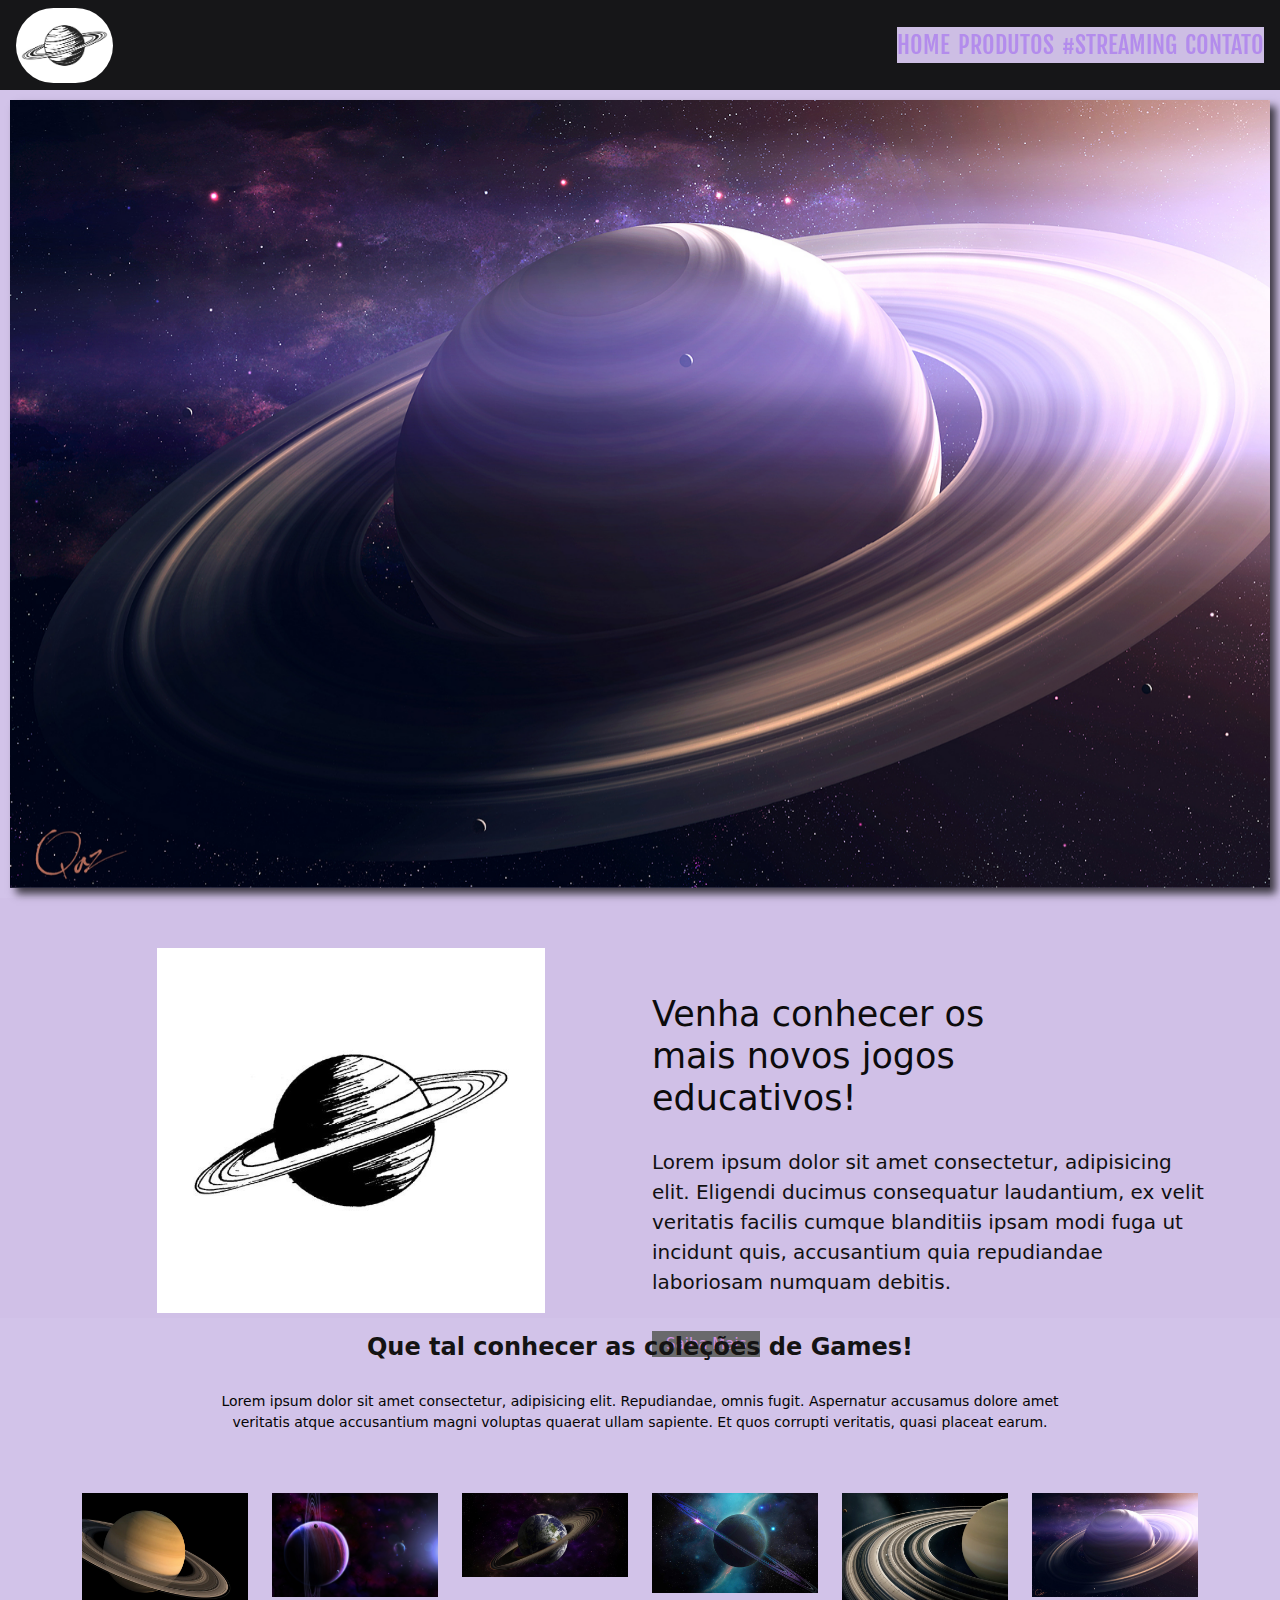
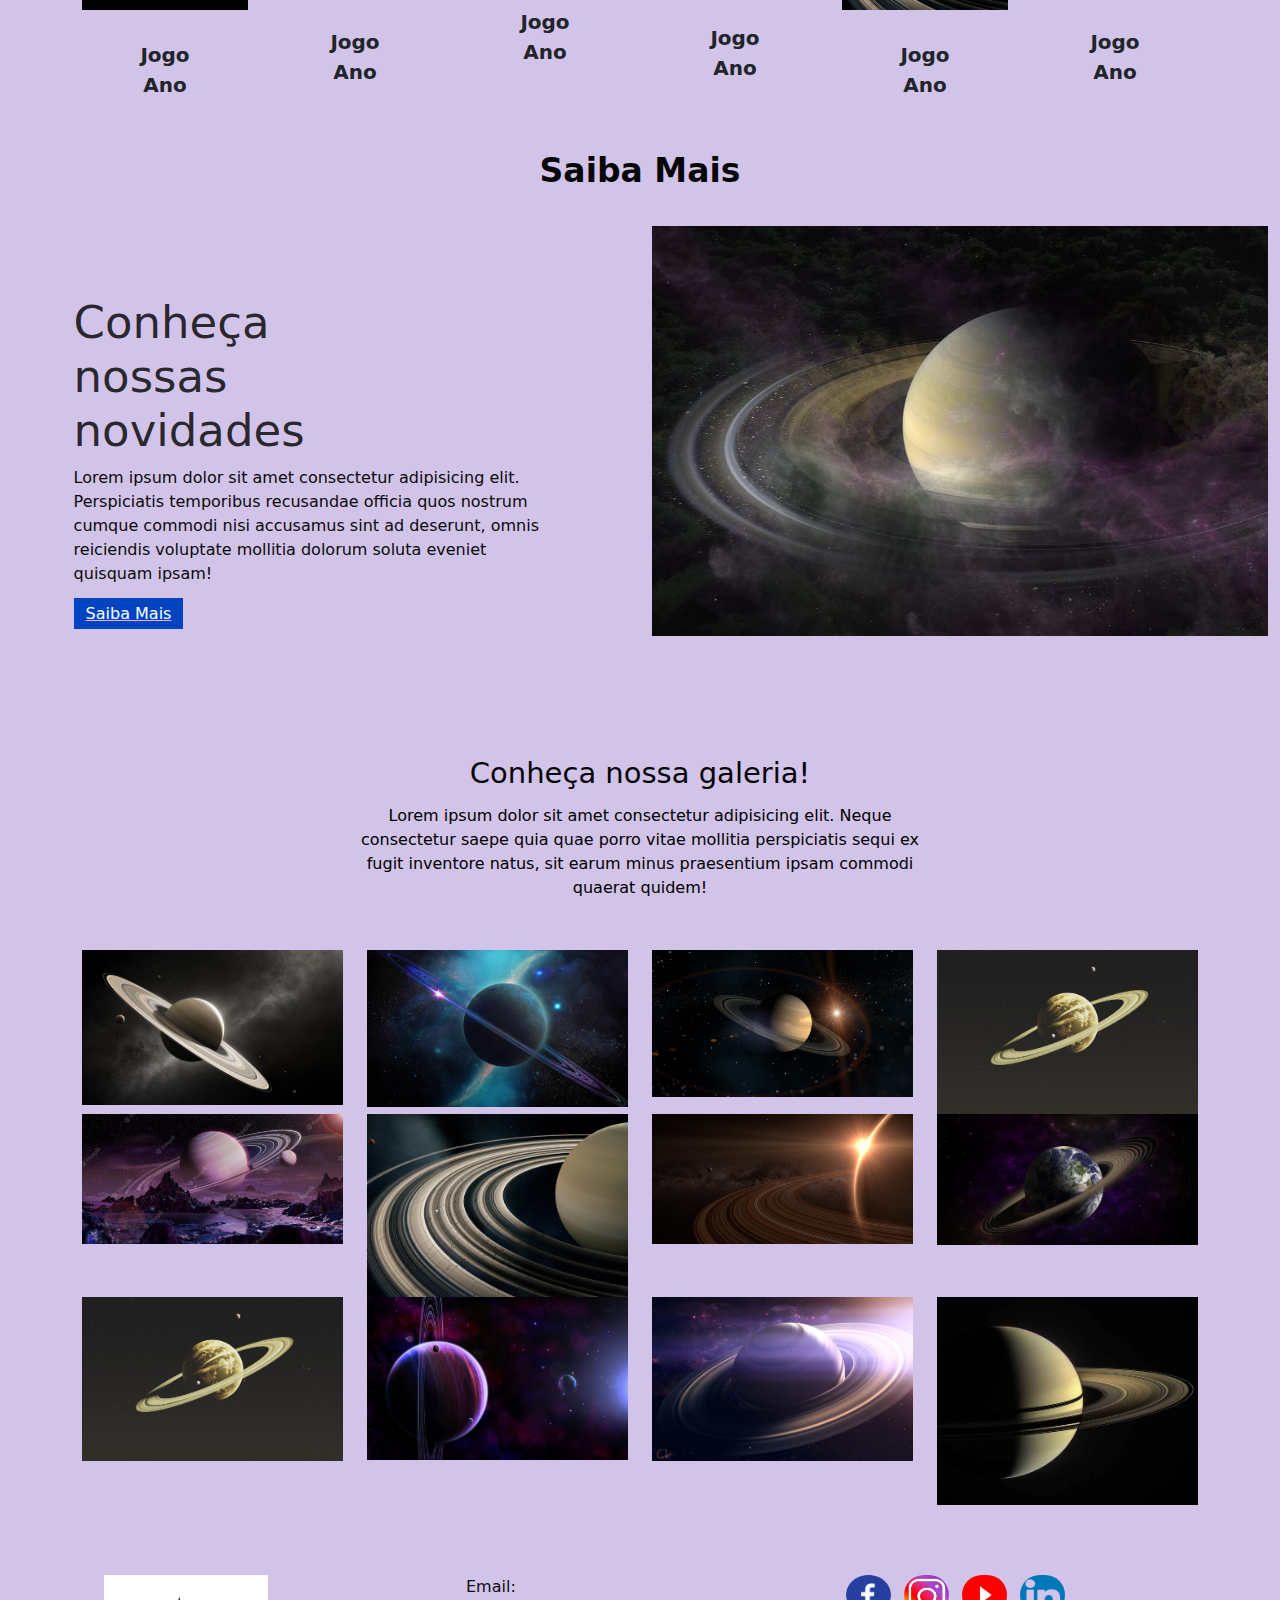
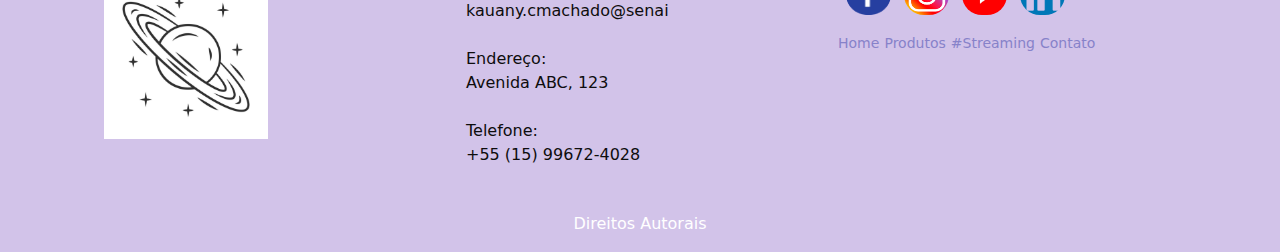
==== commit 04769e66: "update prj discovery space rev.13 > 03/06/2023" ====
--- a/index.html
+++ b/index.html
@@ -8,7 +8,7 @@
     <link rel="stylesheet" type="text/css" href="./bootstrap/css/bootstrap.min.css">
     <link rel="stylesheet" type="text/css" href="./css/style.css">
     <link rel="stylesheet" href="https://fonts.googleapis.com/css?family=Oswald">
-    <title>..:: saturno ::..</title>
+    <title>..:: saturn planet ::..</title>
 </head>
 
 <body>
@@ -22,12 +22,10 @@
 
             </button>
             <ul id="menu" role="menu">
-                <li><a class="linkMenu" href="index.html">Home</a></li>
-                <li><a class="linkMenu" href="produtos.html">Produtos</a></li>
-                <li><a class="linkMenu" href="resenha.html">Resenha</a></li>
-                <li><a class="linkMenu" href="curiosidades.html">Curiosidades</a></li>
-                <li><a class="linkMenu" href="generos.html">Gêneros</a></li>
-                <li><a class="linkMenu" href="contato.html">Contato</a></li>
+                <li><a class="linkMenu" href="./index.html">Home</a></li>
+                <li><a class="linkMenu" href="./produtos.html">Produtos</a></li>
+                <li><a class="linkMenu" href="./streaming.html">#Streaming</a></li>
+                <li><a class="linkMenu" href="./contato.html">Contato</a></li>
             </ul>
         </nav>
     </header>
@@ -78,7 +76,7 @@
             <div class="row m-0">
                 <div class="col-12 col-md-6">
                     <figure>
-                        <img src="./img/banner 3" class="img-fluid" alt="banner-home">
+                        <img src="./img/banner 2.png" class="img-fluid" alt="banner-home">
                     </figure>
                 </div>
                 <div class="col-12 col-md-6">
@@ -237,7 +235,7 @@
                         <!--Fim Imagem 6 da galeria -->
                         <!-- Inicio Imagem 7 da galeria -->
                         <div class="gallery-col-6 col-md-3">
-                            <img src="./img/jpg planetaa.webp" class="img-fluid" alt="img-galeria">
+                            <img src="./img/anillos saturno.jpg" class="img-fluid" alt="img-galeria">
                         </div>
                         <!--Fim Imagem 7 da galeria -->
                         <!-- Inicio Imagem 8 da galeria -->
@@ -268,13 +266,23 @@
                     </div>
                 </div>
             </div>
-            <!--Fim da Galeria -->
+    <!--Fim da Galeria -->
+    
+       <!-- Início Whatsapp -->
+       <div class="whatsapp">
+        <div class="container-grid logo-whats">
+            <a target="_blank" href="https://api.whatsapp.com/send?phone=5515996724028&text=Ol%C3%A1,%20estou%20navegando%20no%20site%20Saturn%20Planet%20e%20gostaria%20de%20mais%20informa%C3%A7ooes!"><img src="./img/whats.png" class="quica" alt="Contato Whatsapp"></a>
+        </div>
+    </div>
+    <!-- Fim Whatsapp -->
+    
     <!-- Início footer -->
     <footer class="rodape">
         <div class="container">
             <div class="row m-0">
                 <!-- Início Logo -->
-                <div class="col-md-4">
+                
+                <div id="logo-rodape" class="col-md-4">
                     <figure>
                         <img src="./img/logo 2.jpg" alt="logo_rodape" width="40%">
                     </figure>
@@ -297,10 +305,10 @@
                 <!-- Ctrl + Space > Mostra o caminho do objeto dentro de SRC -->
                 <div class="col-md-4">
                     <figure class="redes-sociais">
-                        <a href="#"><img src="img/face.png" alt="Facebook"></a>
-                        <a href="#"><img src="img/insta.png" alt="Instagram"></a>
-                        <a href="#"><img src="img/youtube.png" alt="YouTube"></a>
-                        <a href="#"><img src="img/linkedin.png" alt="Linkedin"></a>
+                        <a href="#"><img src="./img/face.png" alt="Facebook"></a>
+                        <a href="#"><img src="./img/insta.png" alt="Instagram"></a>
+                        <a href="#"><img src="./img/youtube.png" alt="YouTube"></a>
+                        <a href="#"><img src="./img/linkedin.png" alt="Linkedin"></a>
                     </figure>
                     <br>
                     <a href="index.html">Home</a>
--- a/css/style.css
+++ b/css/style.css
@@ -1,13 +1,14 @@
-@import url(https://fonts.googleapis.com/css?family=Fjalla One);
+@import url(https://fonts.googleapis.com/css?family=Fjalla+One);
 /* Aula 01-04-03*/
 
 body, ul{
     margin:0px;
     padding:0px;
+    background-color: rgba(209, 194, 233, 0.979);
 }
 
 #header #menu a{
-    color: rgba(178, 95, 189, 0.979);
+    color: rgba(179, 139, 236, 0.979);
     text-decoration: none;
     font-family:'Fjalla One';
     text-transform: uppercase;
@@ -17,33 +18,32 @@
 #header #menu a:hover{
 font-size: 2em;
 transition:0.3s;
-text-shadow: 4px 4px 6px #5a565aec;
+text-shadow: 4px 4px 6px #aa99aaec;
 }
 
 #logo img:hover {
-   box-shadow:4px  4px 6px rgb(92, 7, 100);
+   box-shadow:4px  4px 6px rgba(188, 164, 212, 0.979);
    transition:0.3;
-
 }
 #logo img{
     float: left;
-    height: 105px;
-    position: relative;
-    top:0px ;
-    left: 5px;
-    border-radius: 180px; /* Criar borda circular na imagem */
+    height: 75px;
+    position: relative;
+    top: 0px ;
+    left: 0px;
+    border-radius: 95px; /* Criar borda circular na imagem */
 }
 #header {
-    width: 110%;
+    width: 100%;
     position: relative;
     z-index: 90;
     box-sizing: border-box;
-    height: 120px;
+    height: 90px;
     padding: 1rem;
     display: flex;
     align-items: center;
     justify-content: space-between;
-    background: rgb(92, 7, 100);
+    background: rgba(18, 18, 19, 0.979);
 }
 #menu {
     display: flex;
@@ -66,14 +66,14 @@
     margin-left: 5px;
     margin-left: 10px;
     margin-right: 10px;
-    box-shadow: 6px 6px 8px #918d8db4;
+    box-shadow: 6px 6px 8px #000000b4;
     transition: 0.3;
     place-items: normal legacy;
     margin-block: 10px;
     height: auto;
 }
 #carouselExampleInterval .carousel-inner img {
-    max-height: 600px;
+    max-height: auto;
     width: 100%;
 }
 @media (max-width: 600px) {
@@ -83,7 +83,7 @@
         width: 15em;
         top: 70px;
         right: 0px;
-        background: rgb(187, 183, 183);
+        background: rgb(102, 96, 96);
         transition: 0.6s;
         z-index: 1000;
         height: 0px;
@@ -112,7 +112,7 @@
         gap: 0.5rem;
     }
     #hamburger {
-        border-top: 3px solid; /* Melhorando o hamburger >> Espessura de cada linha */
+        border-top: 2px solid; /* Melhorando o hamburger >> Espessura de cada linha */
         width: 35px; /* Melhorando o hamburger >> Largura */
         color: white; /* Alterando a cor do hamburger */
     }
@@ -123,10 +123,10 @@
         width: 35px; /* Melhorando o hamburger >> Largura */
         height: 2px;
         background: currentColor;
-        margin-top: 4px; /* Melhorando o hamburger >> Espaçamento entre o hamburger */
-        transition: 0.6s;
+        margin-top: 5px; /* Melhorando o hamburger >> Espaçamento entre o hamburger */
+        transition: 0.4s;
         position: relative;
-        border-top: 3px solid; /* Melhorando o hamburger >> Espessura de cada linha */
+        border-top: 2px solid; /* Melhorando o hamburger >> Espessura de cada linha */
     }
     #nav.active #hamburger {
         border-top-color: transparent;
@@ -143,39 +143,42 @@
 /* Estilo CSS Banner */
 .section-banner-home {
 width: 100%;
-height: 500px;
-margin-top: 10px;
+height: 420px;
+margin-top: 0px;
 padding: 50px;
-background-color: rgb(92, 7, 100);
+background-color: rgba(208, 192, 231, 0.979);
 }
 .section-banner-home img {
-height: 500;
+    max-height: 365px;
+    width: 70%;
+    display: block;
+    margin: auto;
 }
 .section-banner-home .texto-banner {
-    margin-top: 40px;
-    font-size: 22px;
+    margin-top: 45px;
+    font-size: 20px;
 }
 .section-banner-home .texto-banner h1 {
     font-size: 35px;
     width: 70%;
     font-weight: 400;
     padding-bottom: 20px;
-    color: rgb(20, 19, 20)
+    color: rgb(12, 11, 12)
 }
 .section-banner-home .texto-banner p{
-    font-size: 25px;
+    font-size: 20px;
     margin-bottom: 30px;
-    color:white
+    color:rgb(17, 16, 17);
 }
 .section-banner-home .texto-banner a{
-    color: #000;
+    color: rgb(211, 146, 226);
     text-decoration: none;
-    background-color: rgb(194, 194, 201);
+    background-color: rgb(105, 105, 107);
     padding: 4px 14px;
     font-size: 15px;
 }
 .section-banner-home .texto-banner a:hover {
-    color:rgb(85, 37, 105);
+    color:rgb(207, 115, 235);
     text-shadow: 2px 2px 4px #1d1b1bbd;
     font-size: 18px;
     font-weight: bold;
@@ -188,16 +191,18 @@
     text-align: center;
     font-size: 24px;
     font-weight: bold;
+    color:rgb(20, 19, 19);
 }
 .destaque p {
     width: 77%;
     text-align: center;
     font-size: 14px;
     margin: 30px auto;
+    color:rgb(5, 5, 5);
 }
 .destaque figcaption {
     font-size: 20px;
-    color:black;
+    color: 2px 2px 4px rgb(14, 13, 14);
     text-decoration:none;
     font-weight: bold;
     text-align: center;
@@ -206,7 +211,7 @@
     justify-content: center;
     display: flex;
     text-decoration: none;
-    color:rgb(99, 10, 141);
+    color:rgb(7, 7, 7);
     font-size: 33px;
     font-weight: bold;
     margin: 30px 0;
@@ -219,15 +224,15 @@
     margin: 70px auto;
 }
 .novidades h2 {
-    color:rgb(99, 10, 141);
+    color:rgba(12, 12, 12, 0.863);
     font-size: 45px;
     width: 75px;
 }
 .novidades p {
-    color: rgb(99, 10, 141)
+    color: rgb(10, 10, 10)
 }
 .novidades a {
-    color: rgb(255, 255,255);
+    color: rgb(255, 255, 255);
     text-decoration: underline;
     text-decoration-color: rgb(235, 175, 235);
     padding: 6px 12px;
@@ -243,17 +248,22 @@
 }
 .galeria h2 {
     text-align: center;
-    font-size: 24px;
+    font-size: 29px;
+    color:rgb(5, 5, 5);
 }
 .galeria p {
     text-align: center;
     width: 50%;
     margin: 14px auto 50px;
+    color: rgb(0, 0, 0);
 }
 .galeria .gallery {
     width: 30px;
     margin: 14px auto 50px;
 }
+.galeria .gallery img{
+    height: 70px;
+}
 /* Fim CSS Galerias */
 
 /* Início CSS Footer */
@@ -261,13 +271,25 @@
 .rodape {
     padding: 50px 50px 0;
 }
+.rodape .container #logo-rodape img {
+    height: 50%;
+    width: 50%;
+    padding-left: 10px;
+    transition: transform .3s;
+    display: block;
+}
+.rodape .container img:hover {
+    transform: scale(1.5);
+    box-shadow: 0 0 10px rgba(0,0,0,0.2)
+}
 .rodape .info-contato p {
     margin: 0px;
+    color: rgb(14, 13, 13);
 }
 .rodape a {
     text-decoration: none;
-    color: #302a8d;
-    font-size: 15px;
+    color: #8782c9;
+    font-size: 14px;
 }
 .rodape a:hover {
     font-weight: bold;
@@ -278,8 +300,220 @@
 .rodape .redes-sociais img {
     width: 45px;
     height: 40px;
+    padding-left: 0;
+    margin-left: 0.5rem;
+    transition: transform .3s;
+    border-radius: 110px; /* Arredondando div do objeto redes sociais */
+}
+.rodape .redes-sociais img:hover {
+    transform: scale(1.5);
+    box-shadow: 0 0 10px rgba(187, 180, 180, 0.2)
 }
 .rodape p.direitos {
     text-align: center;
     margin-top: 45px;
+    color: white;
+}
+/* Início CSS Streaming */
+
+.embed-container {
+    position: relative;
+    padding-bottom: 0;
+    height: auto;
+    max-width: 100%;
+    margin-top: 0;
+    margin-bottom: 0;
+    padding-top: 80px;
+    padding-left: 30px;
+    padding-right: 30px;
+    display: flex;
+}
+.embed-container h2 {
+    text-align: center;
+    font-size: 20px;
+    font-weight: bold;
+}
+.embed-container p {
+    text-align: center;
+    font-size: 20px;
+}
+.embed-container iframe {
+    position: relative;
+    top: 0;
+    left: 0;
+    width: 100%;
+    height: 200px;
+    border-radius: 1rem;
+    box-shadow: gray 0.5 0.5 0.3em;
+    transition: .3s;
+    display: flex;
+}
+.embed-container iframe:hover {
+    flex: 1;
+    z-index: 1;
+    transform: scale(1.5);
+    box-shadow: 0 0 10px rgba(0, 0, 0, 0.446);
+}
+.embed-container .col-lg-4 {
+    margin-top: 20px;
+}
+/* Fim CSS Streaming */
+
+/* Início CSS Contato */
+.contato {
+    margin-top: 50px;
+}
+.form_main {
+    width: 100%;
+}
+.form_main h4 {
+    font-family: system-ui, -apple-system, BlinkMacSystemFont, 'Segoe UI', Roboto, Oxygen, Ubuntu, Cantarell, 'Open Sans', 'Helvetica Neue', sans-serif;
+    font-size: 20px;
+    font-weight: 300;
+    margin-top: 22px;
+    margin-bottom: 15px;
+    text-transform: uppercase;
+}
+.col-md-6 #txt-local {
+    border-bottom: 1px solid #706cf6;
+    margin-bottom: 16px;
+    position: relative;
+}
+.text-left {
+    border-bottom: 1px solid #706cf6;
+    padding-bottom: 9px;
+    position: relative;
+}
+.text-left span {
+    background: #ccc none repeat scroll 0 0;
+    bottom: -2px;
+    height: 3px;
+    left: 0;
+    position: absolute;
+    width: 0px;
+}
+.form-horizontal {
+    border-radius: 107px;
+    padding: 6px;
+}
+.form-control[type="text"] {
+    border: 1px solid #ccc;
+    margin: 10px 0;
+    padding: 10px 0 10px 5px;
+    width: 100%;
+}
+.form-control[type="email"] {
+    border: 1px solid #ccc;
+    margin: 10px 0;
+    padding: 10px 0 10px 5px;
+    width: 100%;
+}
+.form-control-msg[type="text"] {
+    margin: 10px 0 0;
+    padding: 10px 0 10px 5px;
+    width: 100%;
+}
+.formbutton[type="submit"] {
+    -moz-box-shadow: inset 0px 1px 0px 0px #87c0e6;
+    -webkit-box-shadow: inset 0px 1px 0px 0px #87c0e6;
+    box-shadow: inset 0px 1px 0px 0px #87c0e6;
+    background-color: #297ee6;
+    display: inline-block;
+    border: 1px solid #2489d6;
+    border-radius: 25px;
+    color: #fff;
+    font-size: 16px;
+    font-style: normal;
+    line-height: 35px;
+    margin: 10px 0;
+    padding: 0;
+    text-transform: uppercase;
+    width: 30%;
+}
+.formbutton:hover {
+    background-color: #31a1de;
+}
+.formbutton:active {
+    position: relative;
+    top: 1px;
+}
+.txt2:hover {
+    background: rgba(0, 0, 0, 0) none repeat scroll 0 0;
+    color: #5793ef;
+    transition: all 0.5s ease 0s;
+}
+/* Fim CSS Contato */
+
+/* Início CSS Map */
+.map {
+    width: 100%;
+    height: 400px;
+}
+.map iframe {
+    width: 100%;
+    height: 100%;
+}
+/* Fim CSS Map */
+
+/* Início CSS Whats */
+.whatsapp {
+    position: fixed;
+    z-index: 2;
+    /* top: 200px; */
+    right: 20px;
+    bottom: 80px;
+    
+}
+.whatsapp img {
+    height: 60px;
+    
+}
+/* Inicio Efeito Whats quicando */
+.whatsapp .quica {
+    border-radius: 100%;
+    width: 50px;
+    height: 50px;
+    animation: quica .4s cubic-bezier(.53, -0.03, .67, 1.06);
+    animation-direction: alternate;
+    animation-iteration-count: infinite;
+}
+@keyframes quica {
+    0% {
+        transform:translateY(0px);
+}
+100% {
+    transform: translateY(100%);
+    width: 70px;
+    height: 40px;
+}
+}
+/* Inicio Efeito Whats Quicando */
+
+/* Fim Css Whats */
+
+/* Inicio CSS Card Produtos */
+.text-center .mb-5 {
+    margin-top: 20px;
+}
+.card img {
+    max-height: 300px;
+    width: 100%;
+}
+.mask {
+    position: absolute;
+    top: 0;
+    left: 0;
+    right: 0;
+    bottom: 0;
+    overflow: hidden;
+    width: 100%;
+    height: 100%;
+    background-attachment: fixed;
+}
+.overlay .mask {
+    opacity: 0;
+    transition: all .4s ease-in-out;
+}
+.mask:hover {
+    opacity: 0;
 }